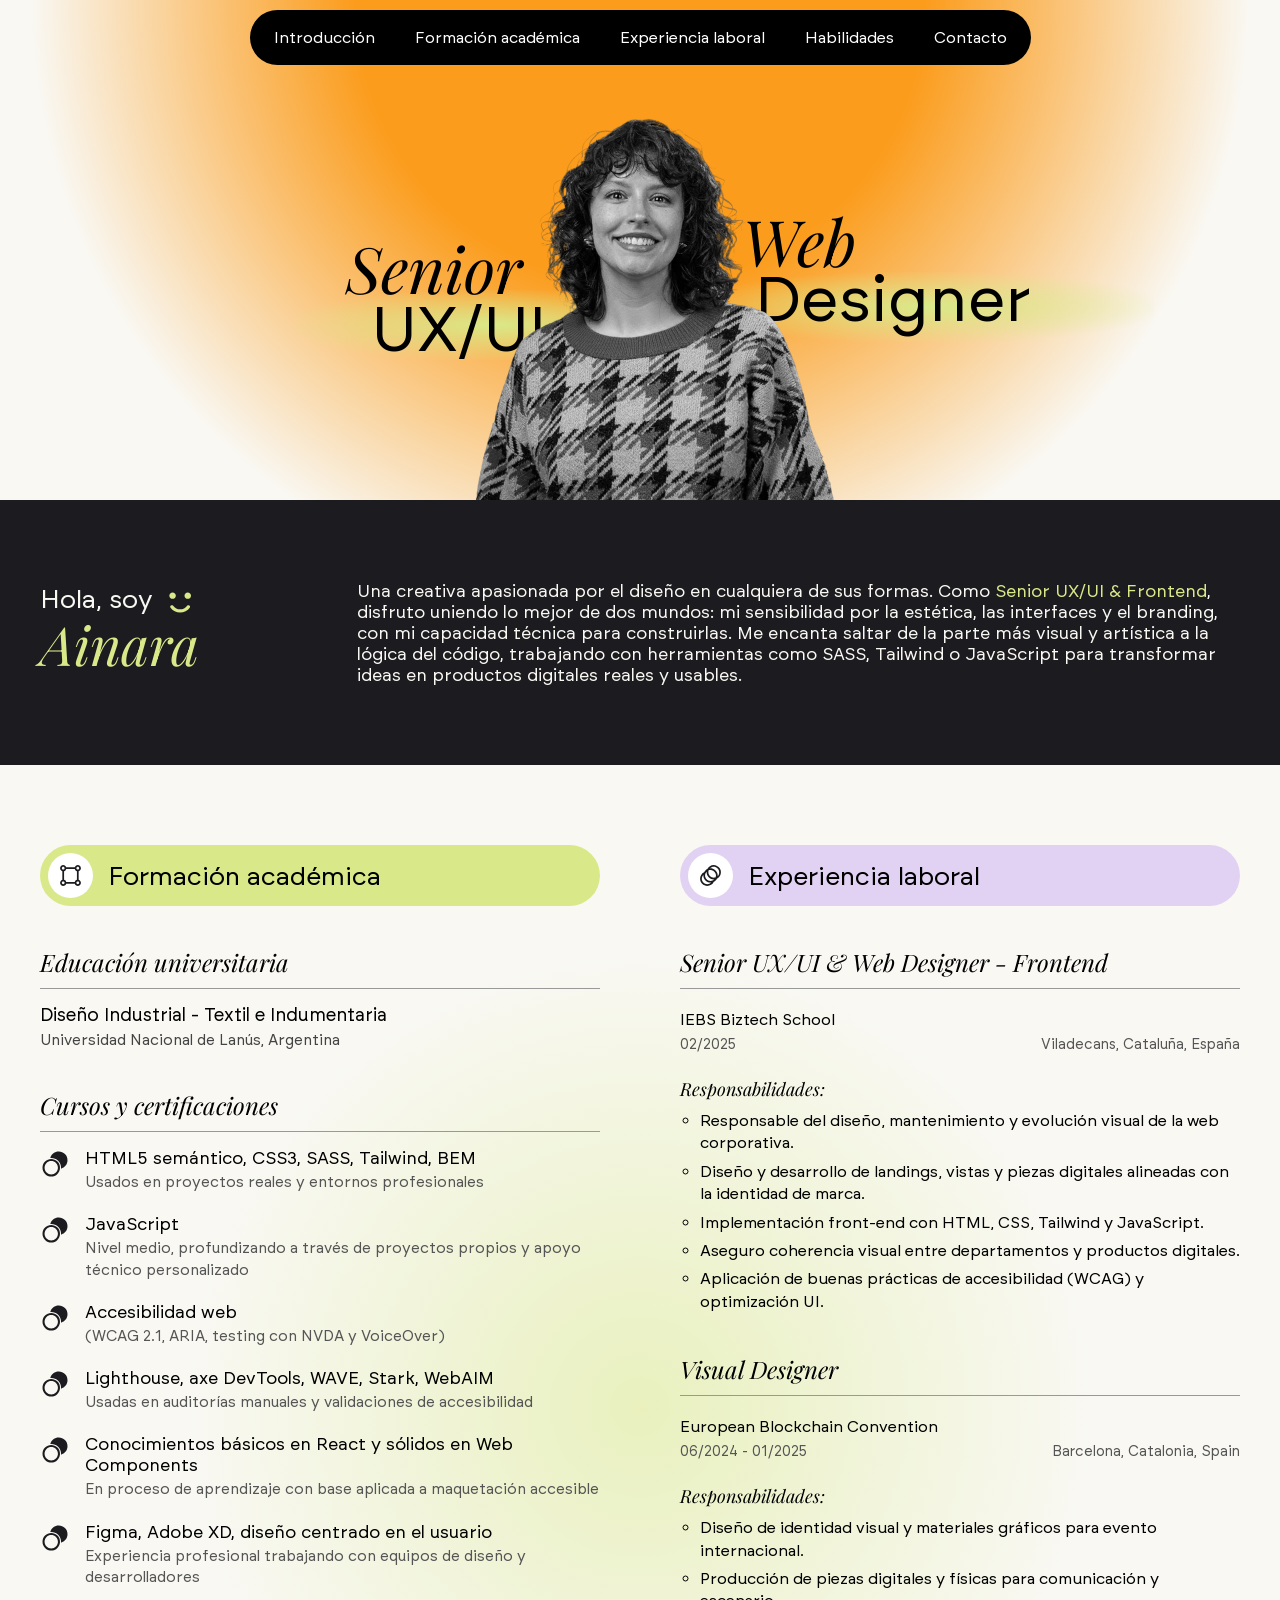
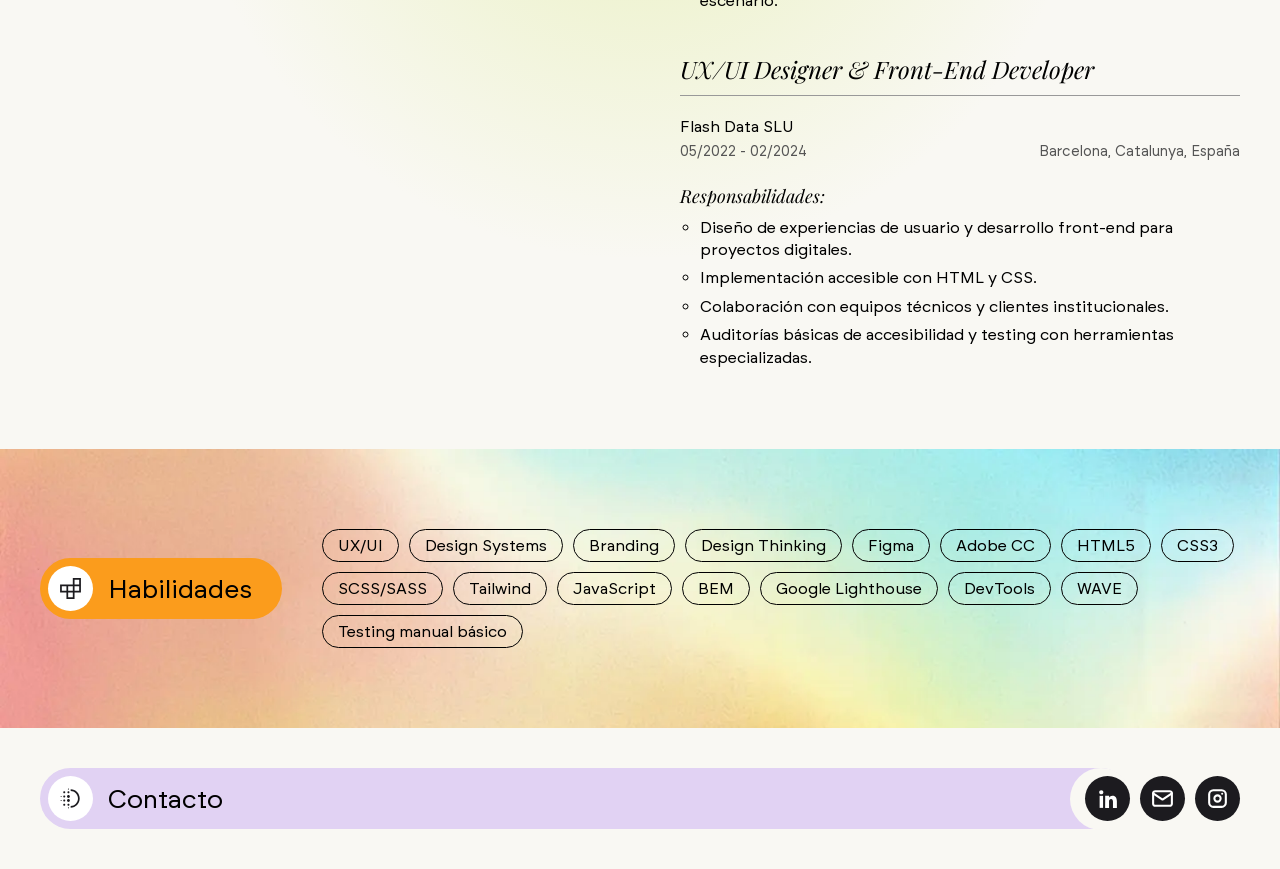
==== index.html @ e0d30be1 "feature: main CV page done" ====
<!doctype html>

<html lang="es">
    <head>
        <meta charset="UTF-8" />
        <meta name="viewport" content="width=device-width, initial-scale=1.0" />
        <meta http-equiv="X-UA-Compatible" content="ie=edge" />

        <!-- Fonts -->
        <link rel="preconnect" href="https://fonts.googleapis.com" />
        <link rel="preconnect" href="https://fonts.gstatic.com" crossorigin />
        <link
            href="https://fonts.googleapis.com/css2?family=Manrope:wght@200..800&family=Montserrat:ital,wght@0,100..900;1,100..900&display=swap"
            rel="stylesheet"
        />

        <!-- Css -->
        <link rel="stylesheet" href="./assets/css/styles.css" />

        <!-- Favicon -->
        <link rel="icon" href="./assets/img/favicon.svg" type="image/png" />

        <title>Tarea independiente | About me</title>
    </head>

    <body>
        <!-- menu de navegacion -->
        <header class="header">
            <nav class="header__nav">
                <ul class="header__list">
                    <li class="header__item">
                        <a class="header__link" href="#introduccion">Introducción</a>
                    </li>
                    <li class="header__item">
                        <a class="header__link" href="#formacion-academica">Formación académica</a>
                    </li>
                    <li class="header__item">
                        <a class="header__link" href="#experiencia-laboral">Experiencia laboral</a>
                    </li>
                    <li class="header__item">
                        <a class="header__link" href="#habilidades">Habilidades</a>
                    </li>
                    <li class="header__item">
                        <a class="header__link" href="#contacto">Contacto</a>
                    </li>
                </ul>
            </nav>
        </header>

        <main class="main">
            <!-- hero-->
            <section id="hero" class="section section--hero">
                <div class="container hero__container">
                    <h1 class="section__title font-playfair">
                        <span class="text-senior">Senior</span>
                        <span class="text-uxui font-brockmann">UX/UI</span>
                        <span class="overly-1"></span>
                        <span class="text-web font-playfair">Web</span>
                        <span class="text-designer font-brockmann">Designer</span>
                        <span class="overly-2"></span>
                    </h1>

                    <img src="./assets/img/foto-linkedin.webp" alt="Foto de perfil de Ainara" />
                </div>
            </section>

            <!-- introduccion -->
            <section id="introduccion" class="section section--introduction">
                <div class="container introduction__container">
                    <h2 class="section__title">
                        <span class="beige-10"
                            >Hola, soy <img src="./assets/img/favicon.svg" width="40px" alt="Icono de cara sonriente"
                        /></span>
                        <span class="font-playfair green-20">Ainara</span>
                    </h2>

                    <p class="section__description beige-10">
                        Una creativa apasionada por el diseño en cualquiera de sus formas. Como
                        <span class="green-20">Senior UX/UI & Frontend</span>, disfruto uniendo lo mejor de dos mundos:
                        mi sensibilidad por la estética, las interfaces y el branding, con mi capacidad técnica para
                        construirlas. Me encanta saltar de la parte más visual y artística a la lógica del código,
                        trabajando con herramientas como SASS, Tailwind o JavaScript para transformar ideas en productos
                        digitales reales y usables.
                    </p>
                </div>
            </section>

            <!-- Formacion academica y Experiencia laboral -->
            <div class="section-row">
                <!-- academic-training -->
                <section id="formacion-academica" class="section section--academic-training section-row__column">
                    <div class="container academic-training__container">
                        <div class="section__header section__header--academic">
                            <span class="section__icon-wrapper">
                                <img
                                    src="./assets/img/svg/formación-academica.svg"
                                    alt="Icono formación académica"
                                    class="section__icon"
                                />
                            </span>
                            <h2 class="section__title">Formación académica</h2>
                        </div>

                        <div class="education">
                            <h3 class="subsection__title font-playfair">Educación universitaria</h3>
                            <h4 class="education__degree">Diseño Industrial - Textil e Indumentaria</h4>
                            <p class="education__institution">Universidad Nacional de Lanús, Argentina</p>
                        </div>

                        <div class="courses">
                            <h3 class="subsection__title font-playfair">Cursos y certificaciones</h3>
                            <ul class="course__list">
                                <li class="course">
                                    <img src="./assets/img/svg/points.svg" alt="Puntos" class="course__icon" />
                                    <div class="course__content">
                                        <h4 class="course__title">HTML5 semántico, CSS3, SASS, Tailwind, BEM</h4>
                                        <p class="course__description">
                                            Usados en proyectos reales y entornos profesionales
                                        </p>
                                    </div>
                                </li>
                                <li class="course">
                                    <img src="./assets/img/svg/points.svg" alt="Puntos" class="course__icon" />
                                    <div class="course__content">
                                        <h4 class="course__title">JavaScript</h4>
                                        <p class="course__description">
                                            Nivel medio, profundizando a través de proyectos propios y apoyo técnico
                                            personalizado
                                        </p>
                                    </div>
                                </li>
                                <li class="course">
                                    <img src="./assets/img/svg/points.svg" alt="Puntos" class="course__icon" />
                                    <div class="course__content">
                                        <h4 class="course__title">Accesibilidad web</h4>
                                        <p class="course__description">
                                            (WCAG 2.1, ARIA, testing con NVDA y VoiceOver)
                                        </p>
                                    </div>
                                </li>
                                <li class="course">
                                    <img src="./assets/img/svg/points.svg" alt="Puntos" class="course__icon" />
                                    <div class="course__content">
                                        <h4 class="course__title">Lighthouse, axe DevTools, WAVE, Stark, WebAIM</h4>
                                        <p class="course__description">
                                            Usadas en auditorías manuales y validaciones de accesibilidad
                                        </p>
                                    </div>
                                </li>
                                <li class="course">
                                    <img src="./assets/img/svg/points.svg" alt="Puntos" class="course__icon" />
                                    <div class="course__content">
                                        <h4 class="course__title">
                                            Conocimientos básicos en React y sólidos en Web Components
                                        </h4>
                                        <p class="course__description">
                                            En proceso de aprendizaje con base aplicada a maquetación accesible
                                        </p>
                                    </div>
                                </li>
                                <li class="course">
                                    <img src="./assets/img/svg/points.svg" alt="Puntos" class="course__icon" />
                                    <div class="course__content">
                                        <h4 class="course__title">Figma, Adobe XD, diseño centrado en el usuario</h4>
                                        <p class="course__description">
                                            Experiencia profesional trabajando con equipos de diseño y desarrolladores
                                        </p>
                                    </div>
                                </li>
                            </ul>
                        </div>
                    </div>
                </section>

                <!-- experience -->
                <section id="experiencia-laboral" class="section section--experience section-row__column">
                    <div class="container experience__container">
                        <div class="section__header section__header--experience">
                            <span class="section__icon-wrapper">
                                <img
                                    src="./assets/img/svg/experiencia-laboral.svg"
                                    alt="Icono experiencia laboral"
                                    class="section__icon"
                                />
                            </span>
                            <h2 class="section__title">Experiencia laboral</h2>
                        </div>

                        <ul class="experience__list">
                            <li class="job">
                                <div class="job__header">
                                    <h3 class="subsection__title font-playfair">
                                        Senior UX/UI & Web Designer - Frontend
                                    </h3>
                                    <p class="job__company font-brockmann">IEBS Biztech School</p>
                                    <div class="job__time">
                                        <span class="job__date">02/2025</span>
                                        <span class="job__location">Viladecans, Cataluña, España</span>
                                    </div>
                                </div>

                                <div class="job__body">
                                    <p class="job__label font-playfair">Responsabilidades:</p>
                                    <ul class="job__list">
                                        <li class="job__item">
                                            Responsable del diseño, mantenimiento y evolución visual de la web
                                            corporativa.
                                        </li>
                                        <li class="job__item">
                                            Diseño y desarrollo de landings, vistas y piezas digitales alineadas con la
                                            identidad de marca.
                                        </li>
                                        <li class="job__item">
                                            Implementación front-end con HTML, CSS, Tailwind y JavaScript.
                                        </li>
                                        <li class="job__item">
                                            Aseguro coherencia visual entre departamentos y productos digitales.
                                        </li>
                                        <li class="job__item">
                                            Aplicación de buenas prácticas de accesibilidad (WCAG) y optimización UI.
                                        </li>
                                    </ul>
                                </div>
                            </li>

                            <li class="job">
                                <div class="job__header">
                                    <h3 class="subsection__title font-playfair">Visual Designer</h3>
                                    <p class="job__company font-brockmann">European Blockchain Convention</p>
                                    <div class="job__time">
                                        <span class="job__date">06/2024 - 01/2025</span>
                                        <span class="job__location">Barcelona, Catalonia, Spain</span>
                                    </div>
                                </div>

                                <div class="job__body">
                                    <p class="job__label font-playfair">Responsabilidades:</p>
                                    <ul class="job__list">
                                        <li class="job__item">
                                            Diseño de identidad visual y materiales gráficos para evento internacional.
                                        </li>
                                        <li class="job__item">
                                            Producción de piezas digitales y físicas para comunicación y escenario.
                                        </li>
                                    </ul>
                                </div>
                            </li>

                            <li class="job">
                                <div class="job__header">
                                    <h3 class="subsection__title font-playfair">
                                        UX/UI Designer & Front-End Developer
                                    </h3>
                                    <p class="job__company font-brockmann">Flash Data SLU</p>
                                    <div class="job__time">
                                        <span class="job__date">05/2022 - 02/2024</span>
                                        <span class="job__location">Barcelona, Catalunya, España</span>
                                    </div>
                                </div>

                                <div class="job__body">
                                    <p class="job__label font-playfair">Responsabilidades:</p>
                                    <ul class="job__list">
                                        <li class="job__item">
                                            Diseño de experiencias de usuario y desarrollo front-end para proyectos
                                            digitales.
                                        </li>
                                        <li class="job__item">Implementación accesible con HTML y CSS.</li>
                                        <li class="job__item">
                                            Colaboración con equipos técnicos y clientes institucionales.
                                        </li>
                                        <li class="job__item">
                                            Auditorías básicas de accesibilidad y testing con herramientas
                                            especializadas.
                                        </li>
                                    </ul>
                                </div>
                            </li>
                        </ul>
                    </div>
                </section>
            </div>

            <!-- habilities -->
            <section id="habilidades" class="section section--habilities">
                <div class="container habilities__container">
                    <div class="subtitle__container">
                        <span class="section__icon-wrapper">
                            <img
                                src="./assets/img/svg/habilidades.svg"
                                alt="Icono de habilidades"
                                class="section__icon"
                            />
                        </span>
                        <h2 class="section__title">Habilidades</h2>
                    </div>

                    <div class="section__container">
                        <ul class="skills__list">
                            <li class="skills__tag">UX/UI</li>
                            <li class="skills__tag">Design Systems</li>
                            <li class="skills__tag">Branding</li>
                            <li class="skills__tag">Design Thinking</li>
                            <li class="skills__tag">Figma</li>
                            <li class="skills__tag">Adobe CC</li>
                            <li class="skills__tag">HTML5</li>
                            <li class="skills__tag">CSS3</li>
                            <li class="skills__tag">SCSS/SASS</li>
                            <li class="skills__tag">Tailwind</li>
                            <li class="skills__tag">JavaScript</li>
                            <li class="skills__tag">BEM</li>
                            <li class="skills__tag">Google Lighthouse</li>
                            <li class="skills__tag">DevTools</li>
                            <li class="skills__tag">WAVE</li>
                            <li class="skills__tag">Testing manual básico</li>
                        </ul>
                    </div>
                </div>
            </section>

            <section id="contacto" class="section section--contact">
                <div class="container contact__container">
                    <div class="subtitle__container">
                        <span class="section__icon-wrapper">
                            <img src="./assets/img/svg/contacto.svg" alt="Icono de habilidades" class="section__icon" />
                        </span>
                        <h2 class="section__title">Contacto</h2>
                        <span class="circle"></span>
                    </div>

                    <div class="section__container section__container--contact">
                        <a
                            class="section__link btn"
                            href="https://www.linkedin.com/in/ainaragil/"
                            target="_blank"
                            title="Ir a LinkedIn"
                        >
                            <svg
                                width="100%"
                                height="100%"
                                viewBox="0 0 24 24"
                                fill="none"
                                xmlns="http://www.w3.org/2000/svg"
                            >
                                <path d="M7.75215 9.45215H4.43848V21H7.75215V9.45215Z" fill="currentColor"></path>
                                <path
                                    d="M6.02539 4C4.80352 4 4 4.86049 4 6.00298C4 7.12378 4.77695 8.00595 5.97891 8.00595H6.00547C7.25391 8.00595 8.03086 7.11655 8.02422 6.00298C7.99766 4.86049 7.24727 4 6.02539 4Z"
                                    fill="currentColor"
                                ></path>
                                <path
                                    d="M16.8029 9.34375C14.9037 9.34375 13.715 10.4718 13.4959 11.2672V9.45221H9.77051C9.81699 10.4139 9.77051 21.0001 9.77051 21.0001H13.4959V14.7597C13.4959 14.4054 13.4826 14.0583 13.5756 13.8125C13.8279 13.1183 14.3791 12.3952 15.3686 12.3952C16.6635 12.3952 17.2479 13.4654 17.2479 15.0273V21.0001H21.0064V14.579C21.0064 11.0069 19.1604 9.34375 16.8029 9.34375Z"
                                    fill="currentColor"
                                ></path>
                            </svg>
                        </a>

                        <a
                            class="section__link btn"
                            href="mailto:ainaragilcm@gmail.com"
                            title="Enviar un email"
                            target="_blank"
                            title="Ir a gmail"
                        >
                            <svg
                                width="100%"
                                height="100%"
                                viewBox="0 0 24 24"
                                fill="none"
                                xmlns="http://www.w3.org/2000/svg"
                            >
                                <path
                                    d="M3 7C3 6.46957 3.21071 5.96086 3.58579 5.58579C3.96086 5.21071 4.46957 5 5 5H19C19.5304 5 20.0391 5.21071 20.4142 5.58579C20.7893 5.96086 21 6.46957 21 7V17C21 17.5304 20.7893 18.0391 20.4142 18.4142C20.0391 18.7893 19.5304 19 19 19H5C4.46957 19 3.96086 18.7893 3.58579 18.4142C3.21071 18.0391 3 17.5304 3 17V7Z"
                                    stroke="currentColor"
                                    stroke-width="2"
                                    stroke-linecap="round"
                                    stroke-linejoin="round"
                                ></path>
                                <path
                                    d="M3 7L12 13L21 7"
                                    stroke="currentColor"
                                    stroke-width="2"
                                    stroke-linecap="round"
                                    stroke-linejoin="round"
                                ></path>
                            </svg>
                        </a>

                        <a
                            class="section__link btn"
                            href="https://www.instagram.com/ainara.design/?hl=es"
                            title="Ir al Instagram"
                            target="_blank"
                            title="Ir a Instagram"
                        >
                            <svg
                                width="100%"
                                height="100%"
                                viewBox="0 0 24 24"
                                fill="none"
                                xmlns="http://www.w3.org/2000/svg"
                            >
                                <path
                                    d="M4 8C4 6.93913 4.42143 5.92172 5.17157 5.17157C5.92172 4.42143 6.93913 4 8 4H16C17.0609 4 18.0783 4.42143 18.8284 5.17157C19.5786 5.92172 20 6.93913 20 8V16C20 17.0609 19.5786 18.0783 18.8284 18.8284C18.0783 19.5786 17.0609 20 16 20H8C6.93913 20 5.92172 19.5786 5.17157 18.8284C4.42143 18.0783 4 17.0609 4 16V8Z"
                                    stroke="currentColor"
                                    stroke-width="2"
                                    stroke-linecap="round"
                                    stroke-linejoin="round"
                                ></path>
                                <path
                                    d="M9 12C9 12.7956 9.31607 13.5587 9.87868 14.1213C10.4413 14.6839 11.2044 15 12 15C12.7956 15 13.5587 14.6839 14.1213 14.1213C14.6839 13.5587 15 12.7956 15 12C15 11.2044 14.6839 10.4413 14.1213 9.87868C13.5587 9.31607 12.7956 9 12 9C11.2044 9 10.4413 9.31607 9.87868 9.87868C9.31607 10.4413 9 11.2044 9 12Z"
                                    stroke="currentColor"
                                    stroke-width="2"
                                    stroke-linecap="round"
                                    stroke-linejoin="round"
                                ></path>
                                <path
                                    d="M16.5 7.5V7.51"
                                    stroke="currentColor"
                                    stroke-width="2"
                                    stroke-linecap="round"
                                    stroke-linejoin="round"
                                ></path>
                            </svg>
                        </a>
                    </div>
                </div>
            </section>
        </main>
    </body>
</html>
---- assets/css/styles.css ----
/* RESET ---------------------------------------------------------------------------------*/

* {
  box-sizing: border-box;
  margin: 0;
  padding: 0;
  font-weight: 400;
}

/* TIPOGRAFÍAS ---------------------------------------------------------------*/

@font-face {
  font-family: "Brockmann";
  src: url("../fonts/BrockmannRegular.woff") format("woff");
}

@font-face {
  font-family: "Playfair Display";
  src: url("../fonts/PlayfairDisplay-Italic.woff") format("woff");
  font-style: italic;
}

/* PALETA DE COLOR ----------------------------------------------------------------*/

:root {
  --beige-10: #f9f8f3;
  --pink-10: #e1d2f3;
  --green-20: #d9e989;

  --orange-80: #fb9c1c;

  --black-90: #1c1b1f;
  --black-100: #000000;
}

/* DECLARACIONES GLOBALES -----------------------------------------------------------------*/

body {
  background-color: var(--beige-10);
  font-family: "Brockmann", sans-serif;
}

p {
  font-size: 1.1rem;
}

.font-playfair {
  font-family: "Playfair Display", sans-serif;
}

.font-brockmann {
  font-family: "Brockmann", sans-serif;
}

/* Clases de color */

.beige-10 {
  color: var(--beige-10);
}

.pink-10 {
  color: var(--pink-10);
}

.green-20 {
  color: var(--green-20);
}

.orange-80 {
  color: var(--orange-80);
}

.black-90 {
  color: var(--black-90);
}

.black-100 {
  color: var(--black-100);
}

/* MENÚ --------------------------------------------------------------------------------*/

.header {
  position: fixed;
  width: 100%;
  z-index: 2;
  padding: 10px 24px 0;
}

.header .header__list {
  width: fit-content;
  text-align: center;
  margin: 0 auto;
  padding: 18px 24px;
  border-radius: 100px;
  list-style: none;
  background-color: var(--black-100);
  display: flex;
  align-items: center;
  justify-content: center;
  gap: 40px;
}

.header__link {
  font-family: "Brockmann", sans-serif;
  color: white;
  text-decoration: none;
  text-wrap: nowrap;
  font-size: 1rem;
}

.header__link:hover {
  color: var(--green-20);
}

/* ENCABEZADOS -------------------------------------------------------------------------*/
h2 {
  color: var(--blue);
  font-size: 1.9rem;
  letter-spacing: -2px;
}

/* CUERPO DE TEXTO --------------------------------------------------------------------- */

.bold {
  font-weight: bold;
}

.italic {
  font-style: italic;
}

/* SECCIONES ----------------------------------------------------------------------------*/

.container {
  max-width: 1400px;
  margin: 0 auto;
}

/* Hero */
.section--hero .hero__container {
  background: radial-gradient(circle at top, var(--orange-80) 35%, transparent 75%);
  display: flex;
  flex-direction: column;
  justify-content: center;
  position: relative;
  padding-top: 100px;
}

.section--hero h1 {
  font-size: 4rem;
  display: flex;
  justify-content: center;
  width: 100%;
  position: absolute;
  top: 40px;
  z-index: 0;
}

.section--hero h1 span {
  position: absolute;
  white-space: nowrap;
}

.section--hero img {
  filter: grayscale(100%);
  width: 100%;
  max-width: 400px;
  margin: 0 auto;
  z-index: 1;
}

.section--hero h1 .text-senior {
  left: 27%;
  top: 185px;
}

.section--hero h1 .text-uxui {
  left: 29%;
  top: 250px;
}

.section--hero h1 .overly-1 {
  background: radial-gradient(ellipse at center, var(--green-20) 0%, transparent 75%);
  left: 23%;
  top: 73px;
  width: 400px;
  height: 70px;
  z-index: -1;
  top: 250px;
}

.section--hero h1 .text-web {
  left: 58%;
  top: 158px;
}

.section--hero h1 .text-designer {
  top: 220px;
  left: 59%;
}

.section--hero h1 .overly-2 {
  background: radial-gradient(ellipse at center, var(--green-20) 0%, transparent 75%);
  top: 232px;
  left: 55%;
  width: 450px;
  height: 70px;
  z-index: -1;
}

/* Introduccion */
.section--introduction {
  background-color: var(--black-90);
}

.section--introduction h2 {
  display: flex;
  flex-direction: column;
  width: 100%;
  line-height: 0.9;
  margin: 0;
}

.section--introduction h2 span:first-child {
  display: flex;
  align-items: center;
  text-wrap: nowrap;
  gap: 8px;
}

.section--introduction h2 span:last-child {
  font-size: 3.4rem;
}

.introduction__container {
  padding: 80px 40px;
  display: flex;
  gap: 40px;
}

.section--introduction p {
  margin: 0;
}

/* Formacion academica y Experiencia laboral  */

.section-row {
  display: flex;
  justify-content: space-between;
  max-width: 1400px;
  margin: 0 auto;
  background: radial-gradient(circle at center, var(--green-20) -50%, transparent 50%);
}

.section-row__column {
  flex: 1;
  padding: 80px 40px;
}

/* Headers en formato píldora */
.section__header {
  display: flex;
  align-items: center;
  padding: 8px 30px 8px 8px;
  border-radius: 100px;
  margin-bottom: 40px;
  width: 100%;
  gap: 15px;
}

.section__header--academic {
  background-color: var(--green-20);
}

.section__header--experience {
  background-color: var(--pink-10);
}

.section__icon-wrapper {
  background-color: #ffffff;
  border-radius: 50%;
  width: 45px;
  height: 45px;
  display: flex;
  align-items: center;
  justify-content: center;
  flex-shrink: 0;
}

.section__icon {
  width: 25px;
  height: 25px;
}

.section__title {
  font-size: 1.6rem;
  color: var(--black-100);
  margin: 0;
  font-weight: 500;
  letter-spacing: normal;
}

/* Subtítulos compartidos */
.subsection__title {
  font-size: 1.5rem;
  color: var(--black-100);
  padding-bottom: 10px;
  margin-bottom: 15px;
  border-bottom: 1px solid #999;
  font-weight: normal;
}

/*Educación */
.education {
  margin-bottom: 40px;
}

.education__degree {
  font-size: 1.15rem;
  font-weight: 500;
  margin: 0 0 5px 0;
}

.education__institution {
  font-size: 0.95rem;
  color: #444;
  margin: 0;
}

/* Cursos */
.course__list {
  list-style: none;
  padding: 0;
  display: flex;
  flex-direction: column;
  gap: 20px;
}

.course {
  display: flex;
  align-items: flex-start;
  gap: 15px;
}

.course__icon {
  width: 30px;
  height: 30px;
  flex-shrink: 0;
  margin-top: 2px;
}

.course__content {
  display: flex;
  flex-direction: column;
  gap: 4px;
}

.course__title {
  font-size: 1.1rem;
  font-weight: 500;
}

.course__description {
  margin: 0;
  font-size: 0.95rem;
  color: #555;
  line-height: 1.4;
}

/* Experiencia laboral */
.section--experience .experience__list {
  padding: 0;
  list-style: none;
  display: flex;
  flex-direction: column;
  gap: 40px;
}

.job {
  display: flex;
  flex-direction: column;
  gap: 24px;
}

.job__header,
.job__body {
  display: flex;
  flex-direction: column;
  gap: 6px;
}

.job__body {
  gap: 10px;
}

.job__company {
  font-size: 1rem;
  color: var(--black-100);
}

.job__time {
  display: flex;
  justify-content: space-between;
  font-size: 0.9rem;
  color: #555;
}

.job__label {
  font-size: 1.1rem;
}

.job__list {
  padding-left: 20px;
  margin: 0;
  display: flex;
  flex-direction: column;
  gap: 6px;
}

.job__item {
  font-size: 1rem;
  line-height: 1.4;
}

.job__item::marker {
  color: var(--black-100);
}

/* Habilidades */

.section--habilities {
  background-image: url("/assets/img/bg-habilidades.webp");
  background-repeat: no-repeat;
  background-size: cover;
}

.habilities__container {
  padding: 80px 40px;
  display: flex;
  align-items: center;
  gap: 40px;
}

.habilities__container .subtitle__container {
  background-color: var(--orange-80);
  width: fit-content;
  margin: 0;
}

.subtitle__container {
  display: flex;
  align-items: center;
  padding: 8px 30px 8px 8px;
  border-radius: 100px;
  width: 100%;
  gap: 15px;
}

.section--habilities .skills__list {
  list-style: none;
  padding: 0;
  display: flex;
  flex-wrap: wrap;
  gap: 10px;
  align-items: center;
}

.section--habilities .skills__list .skills__tag {
  color: var(--black-100);
  border: 1px solid var(--black-100);
  padding: 6px 15px;
  text-wrap: nowrap;
  border-radius: 100px;
}

/* Contacto */
.section--contact .contact__container {
  padding: 40px;
  display: flex;
  flex-direction: row;
  align-items: center;
  justify-content: space-between;
}

.section__container--contact {
  display: flex;
  gap: 10px;
  z-index: 1;
}

.section--contact .subtitle__container {
  background-color: var(--pink-10);
}

.section--contact .subtitle__container {
  position: relative;
  margin-right: -46px;
}

.section--contact .circle {
  position: absolute;
  width: 62px;
  height: 62px;
  background-color: var(--beige-10);
  border-radius: 100px;
  right: -1px;
}

.section--contact .btn {
  background-color: var(--black-90);
  border-radius: 50%;
  width: 45px;
  height: 45px;
  display: flex;
  align-items: center;
  justify-content: center;
  flex-shrink: 0;
}

.section--contact .btn svg {
  width: 25px;
  color: white;
}

.section--contact .btn:hover {
  background-color: var(--green-20);
}

.section--contact .btn:hover svg {
  color: var(--black-90);
}

/* MEDIA QUERY ::::::::::::::::::::::::::::::::::::::::::::::::::::::::::::::::::::::::::::::::: */

@media (max-width: 850px) {
  .header .header__list {
    overflow-x: auto;
    width: 100%;
    scrollbar-width: thin;
    scrollbar-color: var(--black-100) transparent;
    justify-content: start;
  }

  .section .container,
  .section-row__column {
    padding: 60px 24px;
  }

  .section--hero .container {
    padding-top: 150px;
    padding-bottom: 0px;
  }

  .section--hero h1 {
    position: initial;
    flex-wrap: wrap;
    font-size: 3rem;
    align-items: center;
    gap: 8px;
  }

  .section--hero h1 span {
    position: initial;
    flex-wrap: wrap;
    font-size: 3rem;
    gap: 10px;
  }

  .section--hero .overly-2 {
    display: none;
  }

  .section--hero .overly-1 {
    position: absolute;
    display: flex;
    width: 380px !important;
    height: 200px !important;
    top: 85px !important;
    left: 0 !important;
  }

  .section-row {
    flex-direction: column;
    gap: 0px;
  }

  .section--academic-training .container,
  .section--experience .container {
    padding: 0;
  }

  .section--experience {
    padding-top: 0;
  }

  .habilities__container {
    flex-wrap: wrap;
  }

  .header__list {
    flex-wrap: nowrap;
    overflow-x: auto;
    overflow-y: hidden;
    justify-content: flex-start;
  }

  .introduction__container {
    flex-wrap: wrap;
  }

  .contact__container .section__title {
    font-size: 1.3rem;
  }

  .contact__container .subtitle__container {
    gap: 10px;
  }
  .section__container--contact {
    gap: 5px;
  }
}
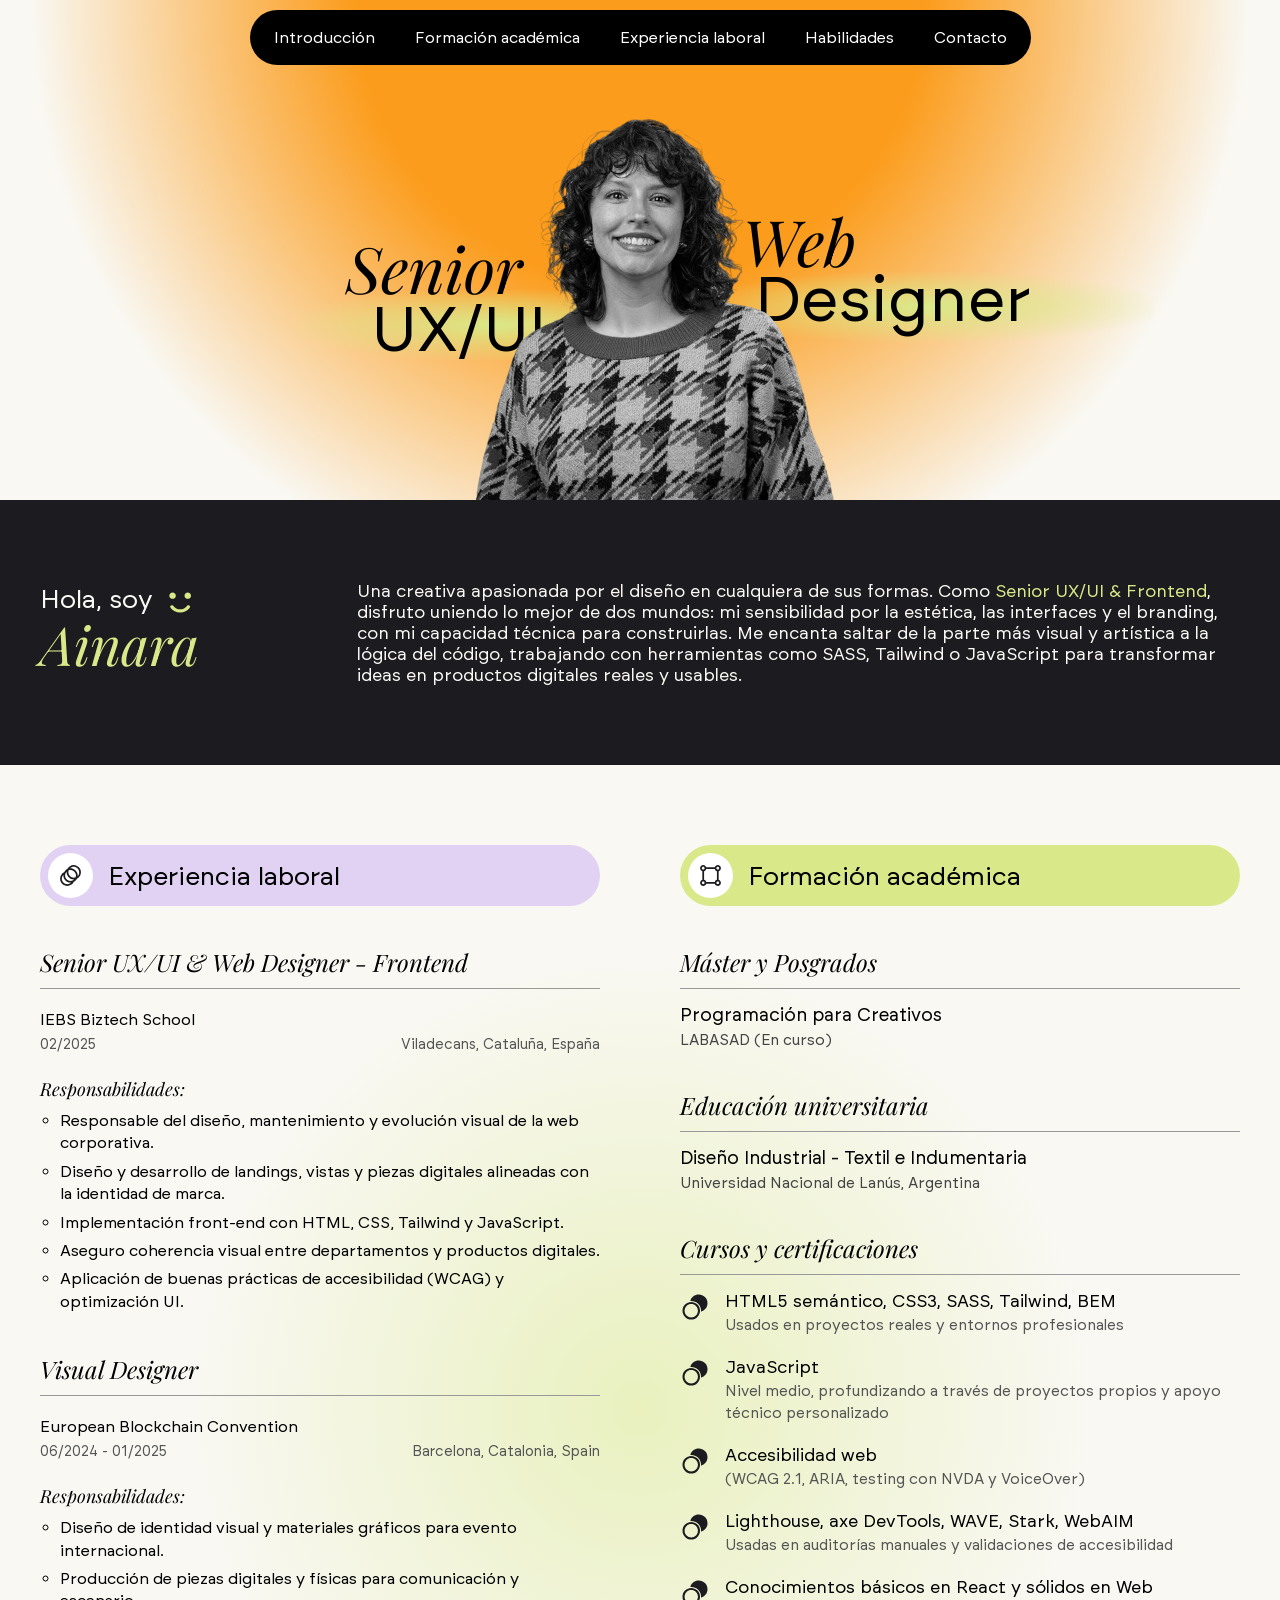
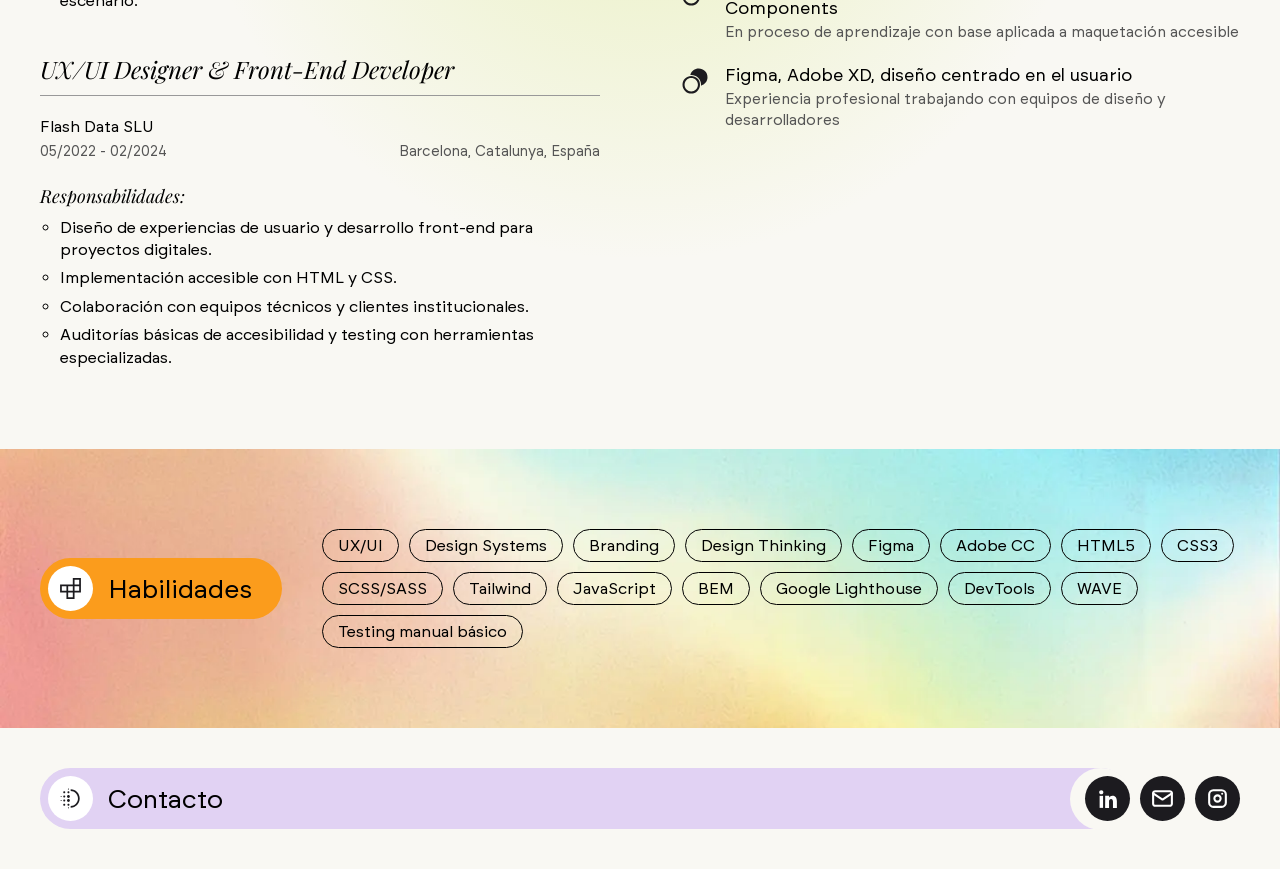
==== commit 746de48c: "feature: added master in the studies section, switched places for working experience and studies" ====
--- a/index.html
+++ b/index.html
@@ -20,7 +20,7 @@
         <!-- Favicon -->
         <link rel="icon" href="./assets/img/favicon.svg" type="image/png" />
 
-        <title>Tarea independiente | About me</title>
+        <title>Curriculum | Ainara Gil</title>
     </head>
 
     <body>
@@ -87,6 +87,114 @@
 
             <!-- Formacion academica y Experiencia laboral -->
             <div class="section-row">
+                                <!-- experience -->
+                <section id="experiencia-laboral" class="section section--experience section-row__column">
+                    <div class="container experience__container">
+                        <div class="section__header section__header--experience">
+                            <span class="section__icon-wrapper">
+                                <img
+                                    src="./assets/img/svg/experiencia-laboral.svg"
+                                    alt="Icono experiencia laboral"
+                                    class="section__icon"
+                                />
+                            </span>
+                            <h2 class="section__title">Experiencia laboral</h2>
+                        </div>
+
+                        <ul class="experience__list">
+                            <li class="job">
+                                <div class="job__header">
+                                    <h3 class="subsection__title font-playfair">
+                                        Senior UX/UI & Web Designer - Frontend
+                                    </h3>
+                                    <p class="job__company font-brockmann">IEBS Biztech School</p>
+                                    <div class="job__time">
+                                        <span class="job__date">02/2025</span>
+                                        <span class="job__location">Viladecans, Cataluña, España</span>
+                                    </div>
+                                </div>
+
+                                <div class="job__body">
+                                    <p class="job__label font-playfair">Responsabilidades:</p>
+                                    <ul class="job__list">
+                                        <li class="job__item">
+                                            Responsable del diseño, mantenimiento y evolución visual de la web
+                                            corporativa.
+                                        </li>
+                                        <li class="job__item">
+                                            Diseño y desarrollo de landings, vistas y piezas digitales alineadas con la
+                                            identidad de marca.
+                                        </li>
+                                        <li class="job__item">
+                                            Implementación front-end con HTML, CSS, Tailwind y JavaScript.
+                                        </li>
+                                        <li class="job__item">
+                                            Aseguro coherencia visual entre departamentos y productos digitales.
+                                        </li>
+                                        <li class="job__item">
+                                            Aplicación de buenas prácticas de accesibilidad (WCAG) y optimización UI.
+                                        </li>
+                                    </ul>
+                                </div>
+                            </li>
+
+                            <li class="job">
+                                <div class="job__header">
+                                    <h3 class="subsection__title font-playfair">Visual Designer</h3>
+                                    <p class="job__company font-brockmann">European Blockchain Convention</p>
+                                    <div class="job__time">
+                                        <span class="job__date">06/2024 - 01/2025</span>
+                                        <span class="job__location">Barcelona, Catalonia, Spain</span>
+                                    </div>
+                                </div>
+
+                                <div class="job__body">
+                                    <p class="job__label font-playfair">Responsabilidades:</p>
+                                    <ul class="job__list">
+                                        <li class="job__item">
+                                            Diseño de identidad visual y materiales gráficos para evento internacional.
+                                        </li>
+                                        <li class="job__item">
+                                            Producción de piezas digitales y físicas para comunicación y escenario.
+                                        </li>
+                                    </ul>
+                                </div>
+                            </li>
+
+                            <li class="job">
+                                <div class="job__header">
+                                    <h3 class="subsection__title font-playfair">
+                                        UX/UI Designer & Front-End Developer
+                                    </h3>
+                                    <p class="job__company font-brockmann">Flash Data SLU</p>
+                                    <div class="job__time">
+                                        <span class="job__date">05/2022 - 02/2024</span>
+                                        <span class="job__location">Barcelona, Catalunya, España</span>
+                                    </div>
+                                </div>
+
+                                <div class="job__body">
+                                    <p class="job__label font-playfair">Responsabilidades:</p>
+                                    <ul class="job__list">
+                                        <li class="job__item">
+                                            Diseño de experiencias de usuario y desarrollo front-end para proyectos
+                                            digitales.
+                                        </li>
+                                        <li class="job__item">Implementación accesible con HTML y CSS.</li>
+                                        <li class="job__item">
+                                            Colaboración con equipos técnicos y clientes institucionales.
+                                        </li>
+                                        <li class="job__item">
+                                            Auditorías básicas de accesibilidad y testing con herramientas
+                                            especializadas.
+                                        </li>
+                                    </ul>
+                                </div>
+                            </li>
+                        </ul>
+                    </div>
+                </section>
+
                 <!-- academic-training -->
                 <section id="formacion-academica" class="section section--academic-training section-row__column">
                     <div class="container academic-training__container">
@@ -102,6 +210,12 @@
                         </div>
 
                         <div class="education">
+                            <h3 class="subsection__title font-playfair">Máster y Posgrados</h3>
+                            <h4 class="education__degree">Programación para Creativos</h4>
+                            <p class="education__institution">LABASAD (En curso)</p>
+                        </div>
+
+                         <div class="education">
                             <h3 class="subsection__title font-playfair">Educación universitaria</h3>
                             <h4 class="education__degree">Diseño Industrial - Textil e Indumentaria</h4>
                             <p class="education__institution">Universidad Nacional de Lanús, Argentina</p>
@@ -172,113 +286,6 @@
                     </div>
                 </section>
 
-                <!-- experience -->
-                <section id="experiencia-laboral" class="section section--experience section-row__column">
-                    <div class="container experience__container">
-                        <div class="section__header section__header--experience">
-                            <span class="section__icon-wrapper">
-                                <img
-                                    src="./assets/img/svg/experiencia-laboral.svg"
-                                    alt="Icono experiencia laboral"
-                                    class="section__icon"
-                                />
-                            </span>
-                            <h2 class="section__title">Experiencia laboral</h2>
-                        </div>
-
-                        <ul class="experience__list">
-                            <li class="job">
-                                <div class="job__header">
-                                    <h3 class="subsection__title font-playfair">
-                                        Senior UX/UI & Web Designer - Frontend
-                                    </h3>
-                                    <p class="job__company font-brockmann">IEBS Biztech School</p>
-                                    <div class="job__time">
-                                        <span class="job__date">02/2025</span>
-                                        <span class="job__location">Viladecans, Cataluña, España</span>
-                                    </div>
-                                </div>
-
-                                <div class="job__body">
-                                    <p class="job__label font-playfair">Responsabilidades:</p>
-                                    <ul class="job__list">
-                                        <li class="job__item">
-                                            Responsable del diseño, mantenimiento y evolución visual de la web
-                                            corporativa.
-                                        </li>
-                                        <li class="job__item">
-                                            Diseño y desarrollo de landings, vistas y piezas digitales alineadas con la
-                                            identidad de marca.
-                                        </li>
-                                        <li class="job__item">
-                                            Implementación front-end con HTML, CSS, Tailwind y JavaScript.
-                                        </li>
-                                        <li class="job__item">
-                                            Aseguro coherencia visual entre departamentos y productos digitales.
-                                        </li>
-                                        <li class="job__item">
-                                            Aplicación de buenas prácticas de accesibilidad (WCAG) y optimización UI.
-                                        </li>
-                                    </ul>
-                                </div>
-                            </li>
-
-                            <li class="job">
-                                <div class="job__header">
-                                    <h3 class="subsection__title font-playfair">Visual Designer</h3>
-                                    <p class="job__company font-brockmann">European Blockchain Convention</p>
-                                    <div class="job__time">
-                                        <span class="job__date">06/2024 - 01/2025</span>
-                                        <span class="job__location">Barcelona, Catalonia, Spain</span>
-                                    </div>
-                                </div>
-
-                                <div class="job__body">
-                                    <p class="job__label font-playfair">Responsabilidades:</p>
-                                    <ul class="job__list">
-                                        <li class="job__item">
-                                            Diseño de identidad visual y materiales gráficos para evento internacional.
-                                        </li>
-                                        <li class="job__item">
-                                            Producción de piezas digitales y físicas para comunicación y escenario.
-                                        </li>
-                                    </ul>
-                                </div>
-                            </li>
-
-                            <li class="job">
-                                <div class="job__header">
-                                    <h3 class="subsection__title font-playfair">
-                                        UX/UI Designer & Front-End Developer
-                                    </h3>
-                                    <p class="job__company font-brockmann">Flash Data SLU</p>
-                                    <div class="job__time">
-                                        <span class="job__date">05/2022 - 02/2024</span>
-                                        <span class="job__location">Barcelona, Catalunya, España</span>
-                                    </div>
-                                </div>
-
-                                <div class="job__body">
-                                    <p class="job__label font-playfair">Responsabilidades:</p>
-                                    <ul class="job__list">
-                                        <li class="job__item">
-                                            Diseño de experiencias de usuario y desarrollo front-end para proyectos
-                                            digitales.
-                                        </li>
-                                        <li class="job__item">Implementación accesible con HTML y CSS.</li>
-                                        <li class="job__item">
-                                            Colaboración con equipos técnicos y clientes institucionales.
-                                        </li>
-                                        <li class="job__item">
-                                            Auditorías básicas de accesibilidad y testing con herramientas
-                                            especializadas.
-                                        </li>
-                                    </ul>
-                                </div>
-                            </li>
-                        </ul>
-                    </div>
-                </section>
             </div>
 
             <!-- habilities -->
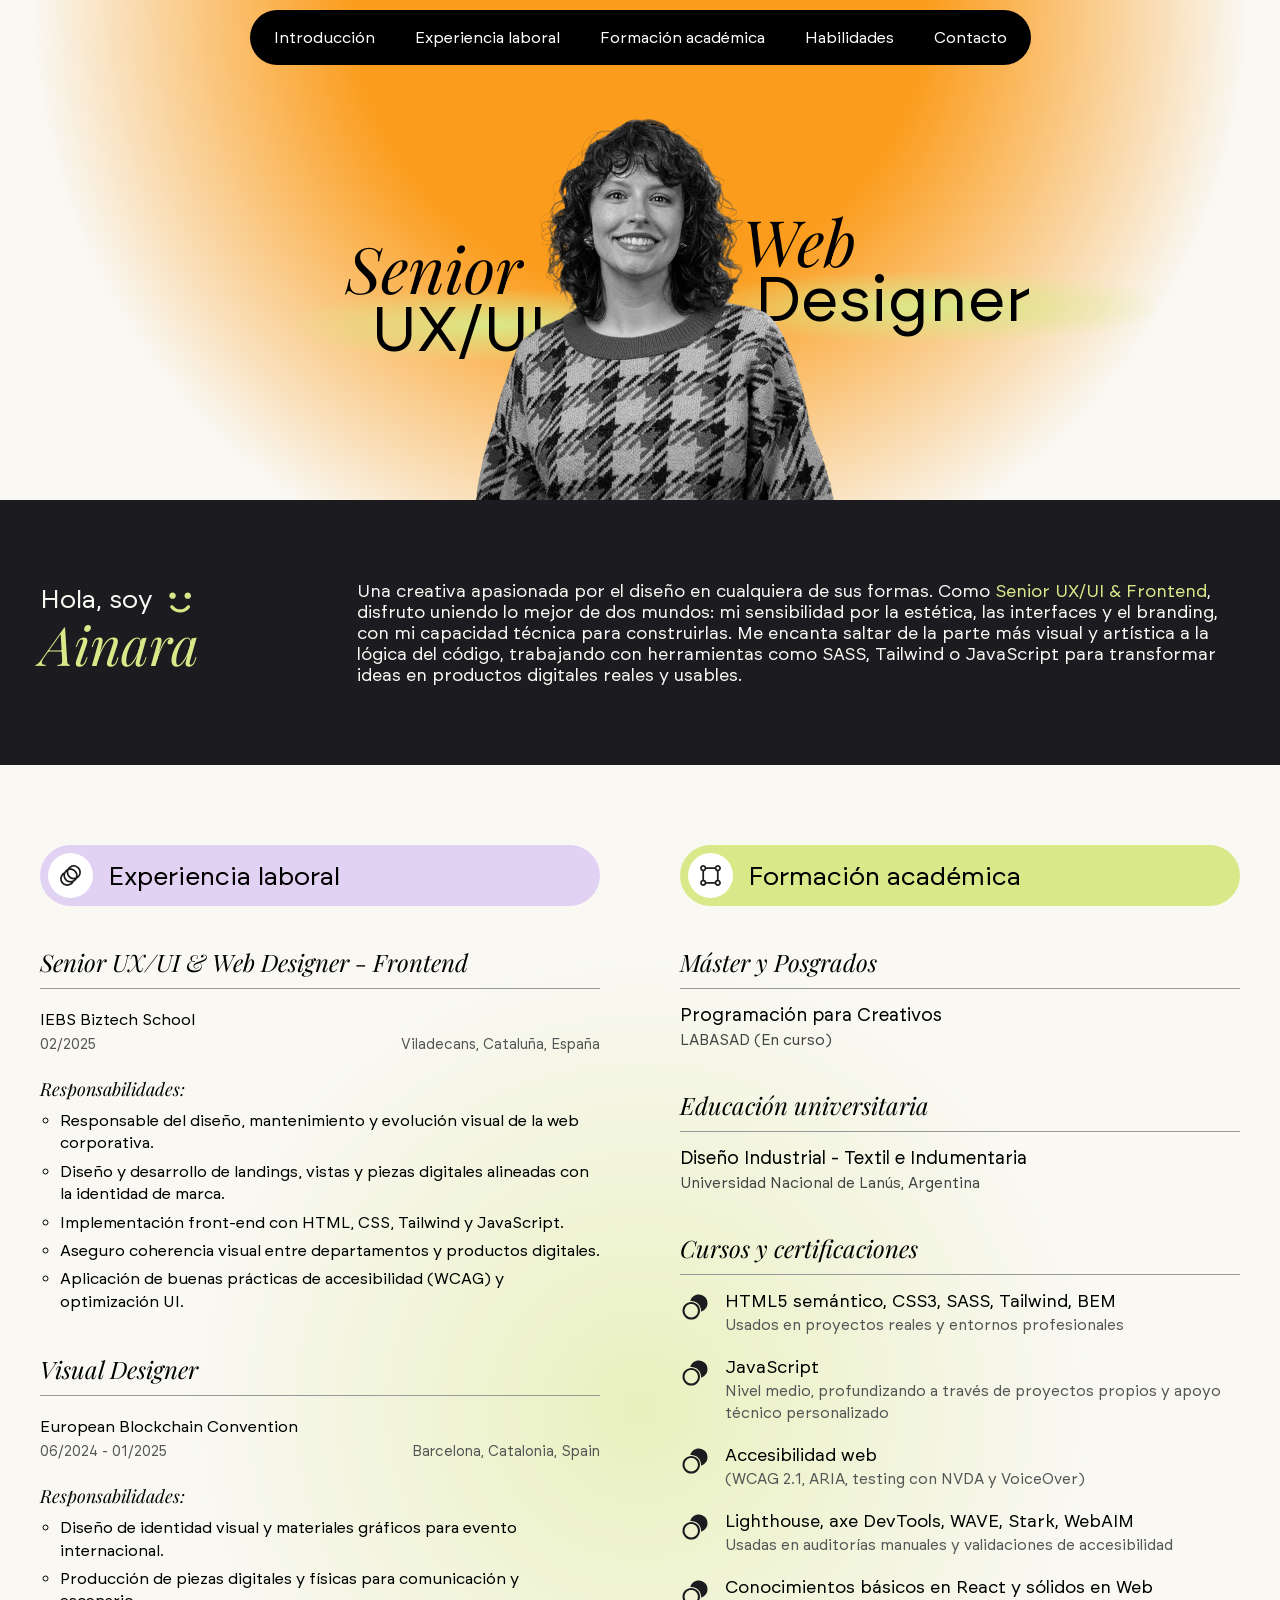
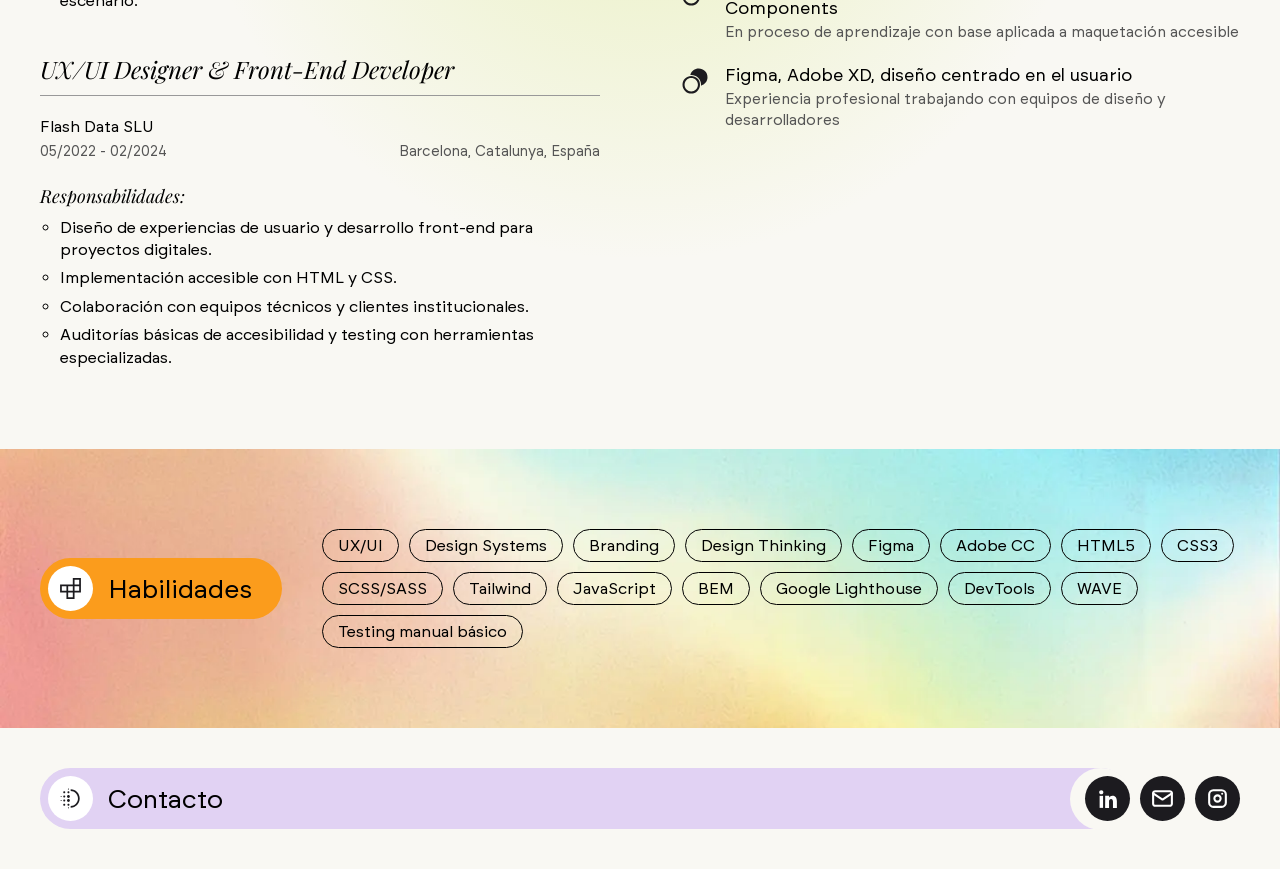
==== commit 8c90f546: "feature: switched  places for working experience and studies in the menu" ====
--- a/index.html
+++ b/index.html
@@ -32,10 +32,10 @@
                         <a class="header__link" href="#introduccion">Introducción</a>
                     </li>
                     <li class="header__item">
-                        <a class="header__link" href="#formacion-academica">Formación académica</a>
+                        <a class="header__link" href="#experiencia-laboral">Experiencia laboral</a>
                     </li>
                     <li class="header__item">
-                        <a class="header__link" href="#experiencia-laboral">Experiencia laboral</a>
+                        <a class="header__link" href="#formacion-academica">Formación académica</a>
                     </li>
                     <li class="header__item">
                         <a class="header__link" href="#habilidades">Habilidades</a>
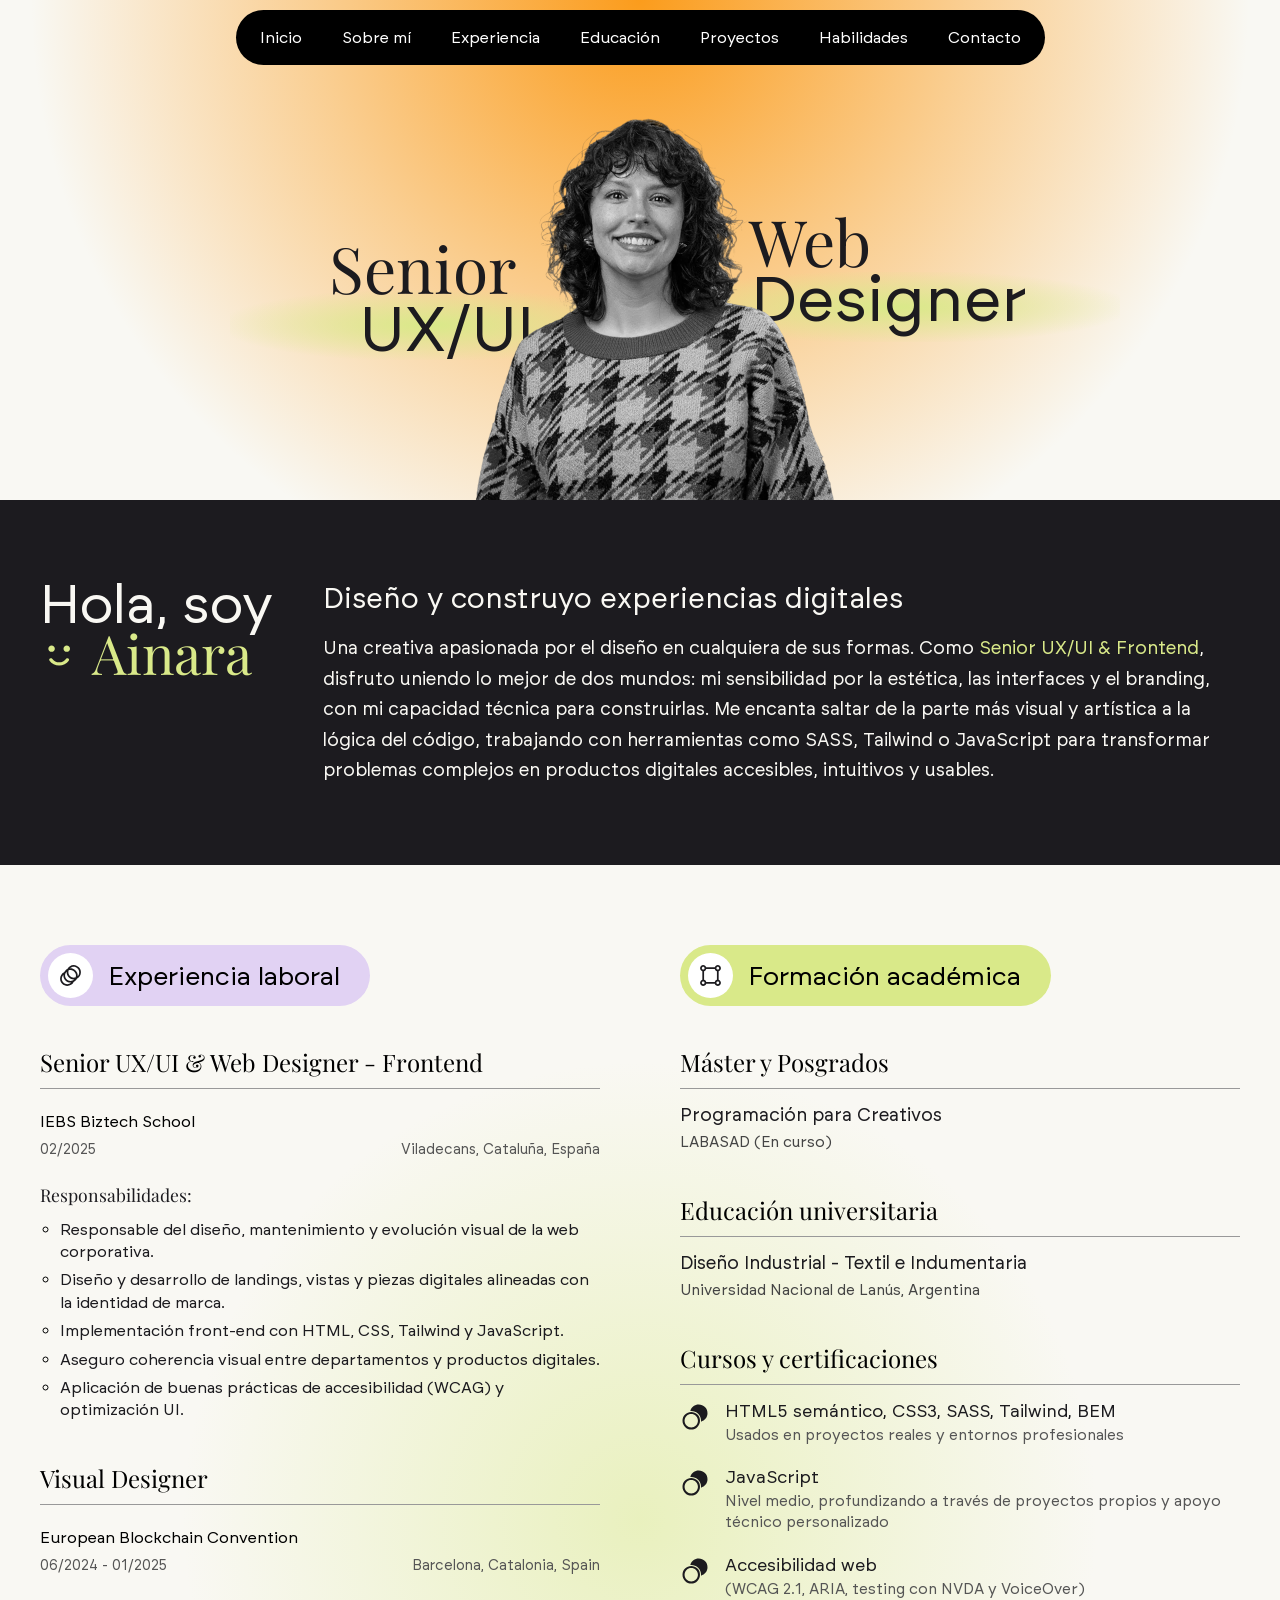
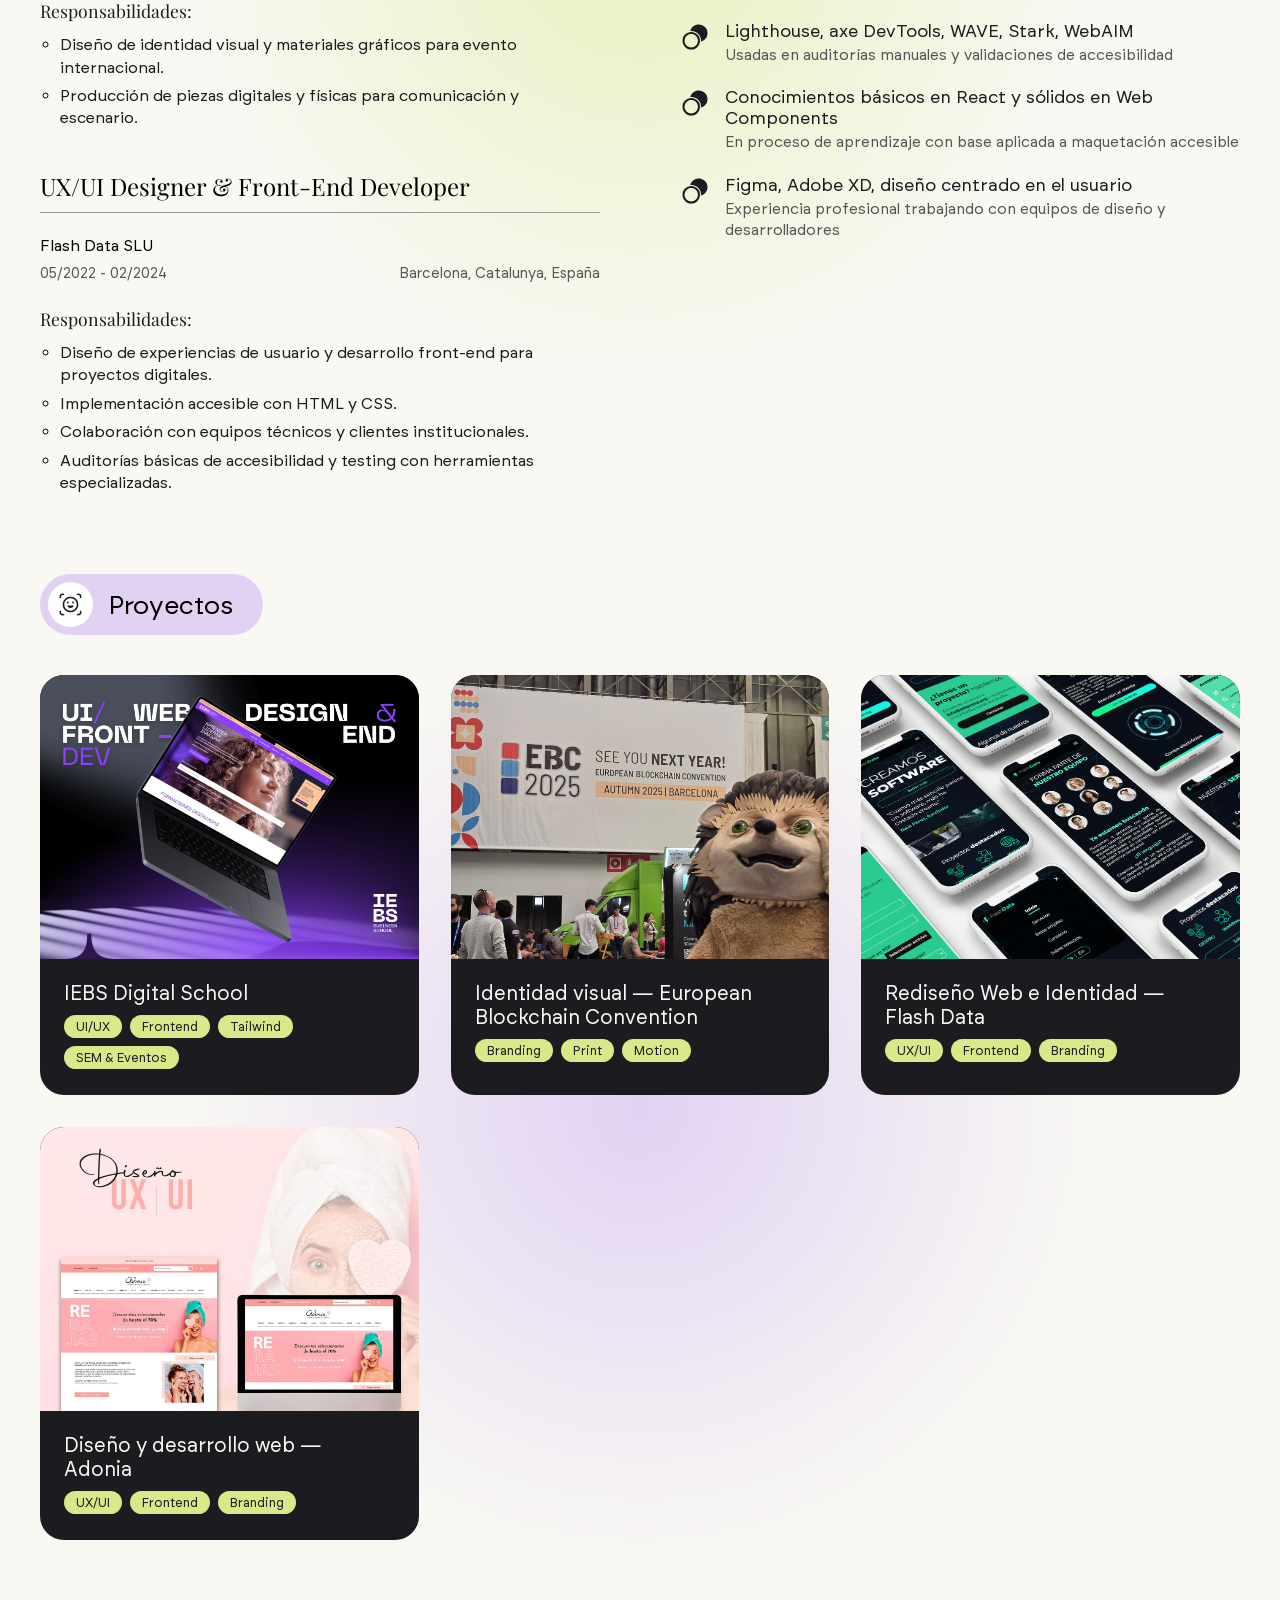
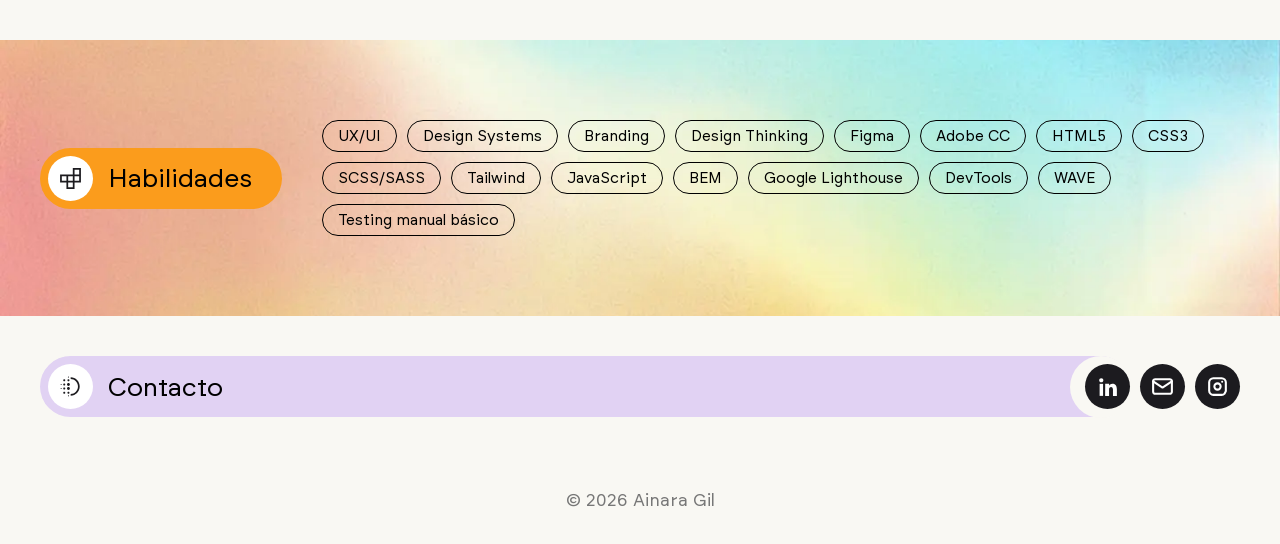
==== commit 6fe6fa47: "added new design and portofolio images" ====
--- a/index.html
+++ b/index.html
@@ -1,5 +1,4 @@
 <!doctype html>
-
 <html lang="es">
     <head>
         <meta charset="UTF-8" />
@@ -10,48 +9,46 @@
         <link rel="preconnect" href="https://fonts.googleapis.com" />
         <link rel="preconnect" href="https://fonts.gstatic.com" crossorigin />
         <link
-            href="https://fonts.googleapis.com/css2?family=Manrope:wght@200..800&family=Montserrat:ital,wght@0,100..900;1,100..900&display=swap"
+            href="https://fonts.googleapis.com/css2?family=Manrope:wght@200..800&family=Playfair+Display:ital,wght@1,400..900&display=swap"
             rel="stylesheet"
         />
 
+        <!-- Google Material Icons -->
+        <link
+            rel="stylesheet"
+            href="https://fonts.googleapis.com/css2?family=Material+Symbols+Rounded:opsz,wght,FILL,GRAD@20..48,100..700,0..1,-50..200"
+        />
+
         <!-- Css -->
         <link rel="stylesheet" href="./assets/css/styles.css" />
 
         <!-- Favicon -->
         <link rel="icon" href="./assets/img/favicon.svg" type="image/png" />
 
-        <title>Curriculum | Ainara Gil</title>
+        <title>Ainara Gil — Senior UX/UI & Web Designer | Portfolio</title>
     </head>
 
-    <body>
-        <!-- menu de navegacion -->
+    <body class="home-portfolio sobre-mi">
+        <!-- MENÚ DE NAVEGACIÓN -->
         <header class="header">
-            <nav class="header__nav">
+            <nav class="header__nav" aria-label="Navegación principal">
                 <ul class="header__list">
-                    <li class="header__item">
-                        <a class="header__link" href="#introduccion">Introducción</a>
-                    </li>
-                    <li class="header__item">
-                        <a class="header__link" href="#experiencia-laboral">Experiencia laboral</a>
-                    </li>
-                    <li class="header__item">
-                        <a class="header__link" href="#formacion-academica">Formación académica</a>
-                    </li>
-                    <li class="header__item">
-                        <a class="header__link" href="#habilidades">Habilidades</a>
-                    </li>
-                    <li class="header__item">
-                        <a class="header__link" href="#contacto">Contacto</a>
-                    </li>
+                    <li class="header__item"><a class="header__link" href="#inicio">Inicio</a></li>
+                    <li class="header__item"><a class="header__link" href="#sobre-mi">Sobre mí</a></li>
+                    <li class="header__item"><a class="header__link" href="#experiencia-laboral">Experiencia</a></li>
+                    <li class="header__item"><a class="header__link" href="#formacion-academica">Educación</a></li>
+                    <li class="header__item"><a class="header__link" href="#proyectos">Proyectos</a></li>
+                    <li class="header__item"><a class="header__link" href="#habilidades">Habilidades</a></li>
+                    <li class="header__item"><a class="header__link" href="#contacto">Contacto</a></li>
                 </ul>
             </nav>
         </header>
 
         <main class="main">
-            <!-- hero-->
-            <section id="hero" class="section section--hero">
+            <!-- HERO -->
+            <section id="inicio" class="section section--hero">
                 <div class="container hero__container">
-                    <h1 class="section__title font-playfair">
+                    <h1 class="hero__title font-playfair">
                         <span class="text-senior">Senior</span>
                         <span class="text-uxui font-brockmann">UX/UI</span>
                         <span class="overly-1"></span>
@@ -60,34 +57,44 @@
                         <span class="overly-2"></span>
                     </h1>
 
-                    <img src="./assets/img/foto-linkedin.webp" alt="Foto de perfil de Ainara" />
+                    <img src="./assets/img/foto-linkedin.webp" alt="Foto de perfil de Ainara Gil" class="hero__photo" />
                 </div>
             </section>
 
-            <!-- introduccion -->
-            <section id="introduccion" class="section section--introduction">
+            <!-- SOBRE MÍ -->
+            <section id="sobre-mi" class="section section--introduction">
                 <div class="container introduction__container">
-                    <h2 class="section__title">
-                        <span class="beige-10"
-                            >Hola, soy <img src="./assets/img/favicon.svg" width="40px" alt="Icono de cara sonriente"
-                        /></span>
-                        <span class="font-playfair green-20">Ainara</span>
+                    <h2 class="introduction__title">
+                        <span class="beige-10">Hola, soy</span>
+                        <span class="introduction__flex-group">
+                            <img
+                                src="./assets/img/favicon.svg"
+                                width="40px"
+                                height="40px"
+                                alt="Carita sonriente"
+                                class="introduction__icon"
+                            />
+                            <span class="font-playfair green-20">Ainara</span>
+                        </span>
                     </h2>
 
-                    <p class="section__description beige-10">
-                        Una creativa apasionada por el diseño en cualquiera de sus formas. Como
-                        <span class="green-20">Senior UX/UI & Frontend</span>, disfruto uniendo lo mejor de dos mundos:
-                        mi sensibilidad por la estética, las interfaces y el branding, con mi capacidad técnica para
-                        construirlas. Me encanta saltar de la parte más visual y artística a la lógica del código,
-                        trabajando con herramientas como SASS, Tailwind o JavaScript para transformar ideas en productos
-                        digitales reales y usables.
-                    </p>
+                    <div class="introduction__body">
+                        <h3 class="introduction__headline">Diseño y construyo experiencias digitales</h3>
+                        <p class="section__description beige-10">
+                            Una creativa apasionada por el diseño en cualquiera de sus formas. Como
+                            <span class="green-20">Senior UX/UI &amp; Frontend</span>, disfruto uniendo lo mejor de dos
+                            mundos: mi sensibilidad por la estética, las interfaces y el branding, con mi capacidad
+                            técnica para construirlas. Me encanta saltar de la parte más visual y artística a la lógica
+                            del código, trabajando con herramientas como SASS, Tailwind o JavaScript para transformar
+                            problemas complejos en productos digitales accesibles, intuitivos y usables.
+                        </p>
+                    </div>
                 </div>
             </section>
 
-            <!-- Formacion academica y Experiencia laboral -->
+            <!-- EXPERIENCIA Y EDUCACIÓN -->
             <div class="section-row">
-                                <!-- experience -->
+                <!-- EXPERIENCIA -->
                 <section id="experiencia-laboral" class="section section--experience section-row__column">
                     <div class="container experience__container">
                         <div class="section__header section__header--experience">
@@ -105,7 +112,7 @@
                             <li class="job">
                                 <div class="job__header">
                                     <h3 class="subsection__title font-playfair">
-                                        Senior UX/UI & Web Designer - Frontend
+                                        Senior UX/UI &amp; Web Designer - Frontend
                                     </h3>
                                     <p class="job__company font-brockmann">IEBS Biztech School</p>
                                     <div class="job__time">
@@ -164,7 +171,7 @@
                             <li class="job">
                                 <div class="job__header">
                                     <h3 class="subsection__title font-playfair">
-                                        UX/UI Designer & Front-End Developer
+                                        UX/UI Designer &amp; Front-End Developer
                                     </h3>
                                     <p class="job__company font-brockmann">Flash Data SLU</p>
                                     <div class="job__time">
@@ -195,7 +202,7 @@
                     </div>
                 </section>
 
-                <!-- academic-training -->
+                <!-- EDUCACIÓN -->
                 <section id="formacion-academica" class="section section--academic-training section-row__column">
                     <div class="container academic-training__container">
                         <div class="section__header section__header--academic">
@@ -215,7 +222,7 @@
                             <p class="education__institution">LABASAD (En curso)</p>
                         </div>
 
-                         <div class="education">
+                        <div class="education">
                             <h3 class="subsection__title font-playfair">Educación universitaria</h3>
                             <h4 class="education__degree">Diseño Industrial - Textil e Indumentaria</h4>
                             <p class="education__institution">Universidad Nacional de Lanús, Argentina</p>
@@ -225,7 +232,7 @@
                             <h3 class="subsection__title font-playfair">Cursos y certificaciones</h3>
                             <ul class="course__list">
                                 <li class="course">
-                                    <img src="./assets/img/svg/points.svg" alt="Puntos" class="course__icon" />
+                                    <img src="./assets/img/svg/points.svg" alt="Punto" class="course__icon" />
                                     <div class="course__content">
                                         <h4 class="course__title">HTML5 semántico, CSS3, SASS, Tailwind, BEM</h4>
                                         <p class="course__description">
@@ -234,7 +241,7 @@
                                     </div>
                                 </li>
                                 <li class="course">
-                                    <img src="./assets/img/svg/points.svg" alt="Puntos" class="course__icon" />
+                                    <img src="./assets/img/svg/points.svg" alt="Punto" class="course__icon" />
                                     <div class="course__content">
                                         <h4 class="course__title">JavaScript</h4>
                                         <p class="course__description">
@@ -244,7 +251,7 @@
                                     </div>
                                 </li>
                                 <li class="course">
-                                    <img src="./assets/img/svg/points.svg" alt="Puntos" class="course__icon" />
+                                    <img src="./assets/img/svg/points.svg" alt="Punto" class="course__icon" />
                                     <div class="course__content">
                                         <h4 class="course__title">Accesibilidad web</h4>
                                         <p class="course__description">
@@ -253,7 +260,7 @@
                                     </div>
                                 </li>
                                 <li class="course">
-                                    <img src="./assets/img/svg/points.svg" alt="Puntos" class="course__icon" />
+                                    <img src="./assets/img/svg/points.svg" alt="Punto" class="course__icon" />
                                     <div class="course__content">
                                         <h4 class="course__title">Lighthouse, axe DevTools, WAVE, Stark, WebAIM</h4>
                                         <p class="course__description">
@@ -262,7 +269,7 @@
                                     </div>
                                 </li>
                                 <li class="course">
-                                    <img src="./assets/img/svg/points.svg" alt="Puntos" class="course__icon" />
+                                    <img src="./assets/img/svg/points.svg" alt="Punto" class="course__icon" />
                                     <div class="course__content">
                                         <h4 class="course__title">
                                             Conocimientos básicos en React y sólidos en Web Components
@@ -273,7 +280,7 @@
                                     </div>
                                 </li>
                                 <li class="course">
-                                    <img src="./assets/img/svg/points.svg" alt="Puntos" class="course__icon" />
+                                    <img src="./assets/img/svg/points.svg" alt="Punto" class="course__icon" />
                                     <div class="course__content">
                                         <h4 class="course__title">Figma, Adobe XD, diseño centrado en el usuario</h4>
                                         <p class="course__description">
@@ -285,10 +292,90 @@
                         </div>
                     </div>
                 </section>
-
             </div>
 
-            <!-- habilities -->
+            <!-- PROYECTOS -->
+            <section id="proyectos" class="section section--projects">
+                <div class="container projects__container">
+                    <div class="section__header section__header--projects">
+                        <span class="section__icon-wrapper material-symbols-rounded"> ar_on_you </span>
+                        <h2 class="section__title">Proyectos</h2>
+                    </div>
+
+                    <div class="projects__grid">
+                        <!-- 1. IEBS -->
+                        <a class="card" href="iebs.html">
+                            <img
+                                class="card__cover"
+                                src="./assets/img/shots/iebs/portada-iebs.png"
+                                alt="IEBS Digital School — UI Design & Frontend Layout"
+                            />
+                            <div class="card__body">
+                                <h3 class="card__title">IEBS Digital School</h3>
+                                <ul class="card__tags">
+                                    <li class="card__tag">UI/UX</li>
+                                    <li class="card__tag">Frontend</li>
+                                    <li class="card__tag">Tailwind</li>
+                                    <li class="card__tag">SEM &amp; Eventos</li>
+                                </ul>
+                            </div>
+                        </a>
+
+                        <!-- 2. EUROPEAN BLOCKCHAIN CONVENTION -->
+                        <a class="card" href="european-blockchain-convention.html">
+                            <img
+                                class="card__cover"
+                                src="./assets/img/shots/identidad-evento-blockchain/portada-ebc.jpg"
+                                alt="Portada del proyecto: identidad visual para European Blockchain Convention"
+                            />
+                            <div class="card__body">
+                                <h3 class="card__title">Identidad visual — European Blockchain Convention</h3>
+                                <ul class="card__tags">
+                                    <li class="card__tag">Branding</li>
+                                    <li class="card__tag">Print</li>
+                                    <li class="card__tag">Motion</li>
+                                </ul>
+                            </div>
+                        </a>
+
+                        <!-- 3. FLASH DATA -->
+                        <a class="card" href="flashdata.html">
+                            <img
+                                class="card__cover"
+                                src="./assets/img/shots/flashdata/portada-mobile.png"
+                                alt="Diseño móvil e interfaz responsive para Flash Data SLU"
+                            />
+                            <div class="card__body">
+                                <h3 class="card__title">Rediseño Web e Identidad — Flash Data</h3>
+                                <ul class="card__tags">
+                                    <li class="card__tag">UX/UI</li>
+                                    <li class="card__tag">Frontend</li>
+                                    <li class="card__tag">Branding</li>
+                                </ul>
+                            </div>
+                        </a>
+
+                        <!-- 4. ADONIA -->
+                        <a class="card" href="adonia.html">
+                            <img
+                                class="card__cover"
+                                src="./assets/img/shots/adonia/portada-adonia.jpg"
+                                alt="Diseño y desarrollo web para Adonia"
+                            />
+                            <div class="card__body">
+                                <h3 class="card__title">Diseño y desarrollo web — Adonia</h3>
+                                <ul class="card__tags">
+                                    <li class="card__tag">UX/UI</li>
+                                    <li class="card__tag">Frontend</li>
+                                    <li class="card__tag">Branding</li>
+                                </ul>
+                            </div>
+                        </a>
+                    </div>
+                </div>
+            </section>
+
+            <!-- HABILIDADES -->
             <section id="habilidades" class="section section--habilities">
                 <div class="container habilities__container">
                     <div class="subtitle__container">
@@ -325,11 +412,12 @@
                 </div>
             </section>
 
+            <!-- CONTACTO -->
             <section id="contacto" class="section section--contact">
                 <div class="container contact__container">
                     <div class="subtitle__container">
                         <span class="section__icon-wrapper">
-                            <img src="./assets/img/svg/contacto.svg" alt="Icono de habilidades" class="section__icon" />
+                            <img src="./assets/img/svg/contacto.svg" alt="Icono de contacto" class="section__icon" />
                         </span>
                         <h2 class="section__title">Contacto</h2>
                         <span class="circle"></span>
@@ -340,7 +428,9 @@
                             class="section__link btn"
                             href="https://www.linkedin.com/in/ainaragil/"
                             target="_blank"
+                            rel="noopener noreferrer"
                             title="Ir a LinkedIn"
+                            aria-label="Perfil de LinkedIn de Ainara Gil"
                         >
                             <svg
                                 width="100%"
@@ -365,8 +455,7 @@
                             class="section__link btn"
                             href="mailto:ainaragilcm@gmail.com"
                             title="Enviar un email"
-                            target="_blank"
-                            title="Ir a gmail"
+                            aria-label="Enviar correo electrónico a Ainara Gil"
                         >
                             <svg
                                 width="100%"
@@ -395,9 +484,10 @@
                         <a
                             class="section__link btn"
                             href="https://www.instagram.com/ainara.design/?hl=es"
-                            title="Ir al Instagram"
                             target="_blank"
+                            rel="noopener noreferrer"
                             title="Ir a Instagram"
+                            aria-label="Perfil de Instagram de Ainara Gil"
                         >
                             <svg
                                 width="100%"
@@ -407,7 +497,7 @@
                                 xmlns="http://www.w3.org/2000/svg"
                             >
                                 <path
-                                    d="M4 8C4 6.93913 4.42143 5.92172 5.17157 5.17157C5.92172 4.42143 6.93913 4 8 4H16C17.0609 4 18.0783 4.42143 18.8284 5.17157C19.5786 5.92172 20 6.93913 20 8V16C20 17.0609 19.5786 18.0783 18.8284 18.8284C18.0783 19.5786 17.0609 20 16 20H8C6.93913 20 5.92172 19.5786 5.17157 18.8284C4.42143 18.0783 4 17.0609 4 16V8Z"
+                                    d="M4 8C4 6.93913 4.42143 5.92172 5.17157 5.17157C5.92172 4.42143 6.93913 4 8 4H16C17.0609 4 18.0783 4.42143 18.8284 5.17157C19.5786 5.92172 20 6.93913 20 8V16C20 17.0609 19.5786 17.0609 18.8284 18.8284C18.0783 19.5786 17.0609 20 16 20H8C6.93913 20 5.92172 19.5786 5.17157 18.8284C4.42143 18.0783 4 17.0609 4 16V8Z"
                                     stroke="currentColor"
                                     stroke-width="2"
                                     stroke-linecap="round"
@@ -433,5 +523,9 @@
                 </div>
             </section>
         </main>
+
+        <footer class="footer">
+            <p>© 2026 Ainara Gil</p>
+        </footer>
     </body>
 </html>
--- a/assets/css/styles.css
+++ b/assets/css/styles.css
@@ -1,5 +1,4 @@
-/* RESET ---------------------------------------------------------------------------------*/
-
+/* RESET */
 * {
   box-sizing: border-box;
   margin: 0;
@@ -7,8 +6,39 @@
   font-weight: 400;
 }
 
-/* TIPOGRAFÍAS ---------------------------------------------------------------*/
-
+html {
+  scroll-behavior: smooth;
+}
+
+/* MATERIAL SYMBOLS ROUNDED */
+.material-symbols-rounded {
+  font-family: 'Material Symbols Rounded';
+  font-weight: normal;
+  font-style: normal;
+  font-size: 24px;
+  line-height: 1;
+  letter-spacing: normal;
+  text-transform: none;
+  display: inline-block;
+  white-space: nowrap;
+  word-wrap: normal;
+  direction: ltr;
+  -webkit-font-smoothing: antialiased;
+  font-variation-settings:
+    'FILL' 0,
+    'wght' 300,
+    'GRAD' 0,
+    'opsz' 24;
+}
+
+main .material-symbols-rounded {
+  font-size: 25px;
+  display: flex;
+  align-items: center;
+  justify-content: center;
+}
+
+/* TIPOGRAFÍAS */
 @font-face {
   font-family: "Brockmann";
   src: url("../fonts/BrockmannRegular.woff") format("woff");
@@ -20,70 +50,66 @@
   font-style: italic;
 }
 
-/* PALETA DE COLOR ----------------------------------------------------------------*/
-
+/* PALETA DE COLOR */
 :root {
   --beige-10: #f9f8f3;
   --pink-10: #e1d2f3;
   --green-20: #d9e989;
-
   --orange-80: #fb9c1c;
-
   --black-90: #1c1b1f;
   --black-100: #000000;
 }
 
-/* DECLARACIONES GLOBALES -----------------------------------------------------------------*/
-
+/* DECLARACIONES GLOBALES */
 body {
   background-color: var(--beige-10);
-  font-family: "Brockmann", sans-serif;
+  font-family: "Brockmann", "Manrope", sans-serif;
+  color: var(--black-90);
 }
 
 p {
   font-size: 1.1rem;
+  line-height: 1.5;
+}
+
+img {
+  display: block;
+  max-width: 100%;
+}
+
+a {
+  color: inherit;
 }
 
 .font-playfair {
-  font-family: "Playfair Display", sans-serif;
+  font-family: "Playfair Display", serif;
 }
 
 .font-brockmann {
   font-family: "Brockmann", sans-serif;
 }
 
-/* Clases de color */
-
-.beige-10 {
-  color: var(--beige-10);
-}
-
-.pink-10 {
-  color: var(--pink-10);
-}
-
-.green-20 {
-  color: var(--green-20);
-}
-
-.orange-80 {
-  color: var(--orange-80);
-}
-
-.black-90 {
-  color: var(--black-90);
-}
-
-.black-100 {
-  color: var(--black-100);
-}
-
-/* MENÚ --------------------------------------------------------------------------------*/
-
+.font-manrope {
+  font-family: "Manrope", sans-serif;
+}
+
+.beige-10 { color: var(--beige-10); }
+.pink-10 { color: var(--pink-10); }
+.green-20 { color: var(--green-20); }
+.orange-80 { color: var(--orange-80); }
+.black-90 { color: var(--black-90); }
+.black-100 { color: var(--black-100); }
+
+.container {
+  max-width: 1400px;
+  margin: 0 auto;
+}
+
+/* HEADER */
 .header {
   position: fixed;
   width: 100%;
-  z-index: 2;
+  z-index: 10;
   padding: 10px 24px 0;
 }
 
@@ -101,53 +127,57 @@
   gap: 40px;
 }
 
+.header .header__item {
+  display: flex;
+}
+
 .header__link {
-  font-family: "Brockmann", sans-serif;
+  font-family: "Brockmann", "Manrope", sans-serif;
   color: white;
   text-decoration: none;
   text-wrap: nowrap;
   font-size: 1rem;
-}
-
-.header__link:hover {
+  transition: color 0.2s ease;
+  display: inline-flex;
+  align-items: center;
+  gap: 6px;
+}
+
+.header__link:hover,
+.header__link:focus-visible {
   color: var(--green-20);
 }
 
-/* ENCABEZADOS -------------------------------------------------------------------------*/
-h2 {
-  color: var(--blue);
-  font-size: 1.9rem;
-  letter-spacing: -2px;
-}
-
-/* CUERPO DE TEXTO --------------------------------------------------------------------- */
-
-.bold {
-  font-weight: bold;
-}
-
-.italic {
-  font-style: italic;
-}
-
-/* SECCIONES ----------------------------------------------------------------------------*/
-
-.container {
-  max-width: 1400px;
-  margin: 0 auto;
-}
-
-/* Hero */
+.header__link--back .material-symbols-rounded {
+  font-size: 18px;
+  transition: transform 0.2s ease;
+  color: var(--green-20);
+}
+
+.header__link--back:hover .material-symbols-rounded {
+  transform: translateX(-4px);
+}
+
+/* HERO */
+.section--hero {
+  position: relative;
+  overflow: hidden;
+  width: 100%;
+  background: radial-gradient(circle at 50% 0%, var(--orange-80) 0%, rgba(251, 156, 28, 0.45) 40%, transparent 75%);
+}
+
 .section--hero .hero__container {
-  background: radial-gradient(circle at top, var(--orange-80) 35%, transparent 75%);
+  background: transparent;
   display: flex;
   flex-direction: column;
   justify-content: center;
   position: relative;
   padding-top: 100px;
-}
-
-.section--hero h1 {
+  padding-bottom: 0;
+  text-align: initial;
+}
+
+.section--hero .hero__title {
   font-size: 4rem;
   display: flex;
   justify-content: center;
@@ -155,127 +185,147 @@
   position: absolute;
   top: 40px;
   z-index: 0;
-}
-
-.section--hero h1 span {
+  max-width: none;
+  margin: 0;
+  pointer-events: none;
+}
+
+.section--hero .hero__title span {
   position: absolute;
   white-space: nowrap;
 }
 
-.section--hero img {
+.section--hero .hero__photo {
   filter: grayscale(100%);
   width: 100%;
   max-width: 400px;
   margin: 0 auto;
   z-index: 1;
-}
-
-.section--hero h1 .text-senior {
-  left: 27%;
+  display: block;
+}
+
+.section--hero .hero__title .text-senior {
+  right: calc(50% + 124px);
   top: 185px;
 }
 
-.section--hero h1 .text-uxui {
-  left: 29%;
+.section--hero .hero__title .text-uxui {
+  right: calc(50% + 105px);
   top: 250px;
-}
-
-.section--hero h1 .overly-1 {
+  font-family: "Brockmann", sans-serif;
+}
+
+.section--hero .hero__title .overly-1 {
   background: radial-gradient(ellipse at center, var(--green-20) 0%, transparent 75%);
-  left: 23%;
-  top: 73px;
+  right: calc(50% + 10px);
+  top: 250px;
   width: 400px;
   height: 70px;
   z-index: -1;
-  top: 250px;
-}
-
-.section--hero h1 .text-web {
-  left: 58%;
+}
+
+.section--hero .hero__title .text-web {
+  left: calc(50% + 109px);
   top: 158px;
 }
 
-.section--hero h1 .text-designer {
+.section--hero .hero__title .text-designer {
   top: 220px;
-  left: 59%;
-}
-
-.section--hero h1 .overly-2 {
+  left: calc(50% + 111px);
+  font-family: "Brockmann", sans-serif;
+}
+
+.section--hero .hero__title .overly-2 {
   background: radial-gradient(ellipse at center, var(--green-20) 0%, transparent 75%);
   top: 232px;
-  left: 55%;
+  left: calc(50% + 30px);
   width: 450px;
   height: 70px;
   z-index: -1;
 }
 
-/* Introduccion */
+/* SOBRE MÍ */
 .section--introduction {
   background-color: var(--black-90);
 }
 
-.section--introduction h2 {
+.introduction__container {
+  padding: 80px 40px;
+  display: flex;
+  flex-direction: row;
+  align-items: flex-start;
+  gap: 50px;
+}
+
+.introduction__title {
   display: flex;
   flex-direction: column;
-  width: 100%;
   line-height: 0.9;
   margin: 0;
-}
-
-.section--introduction h2 span:first-child {
-  display: flex;
-  align-items: center;
-  text-wrap: nowrap;
-  gap: 8px;
-}
-
-.section--introduction h2 span:last-child {
+  flex-shrink: 0;
+  white-space: nowrap;
   font-size: 3.4rem;
 }
 
-.introduction__container {
-  padding: 80px 40px;
-  display: flex;
-  gap: 40px;
-}
-
-.section--introduction p {
+/* Contenedor flexible para ordenar icono y nombre */
+.introduction__flex-group {
+  display: inline-flex;
+  align-items: center;
+  gap: 12px;
+}
+
+/* En Desktop: el icono va primero (order: 1) y Ainara va después (order: 2) */
+.introduction__icon {
+  order: 1;
+  display: inline-block;
+  vertical-align: middle;
+}
+
+.introduction__flex-group .font-playfair {
+  order: 2;
+}
+
+.introduction__body {
+  flex: 1;
+  display: flex;
+  flex-direction: column;
+  gap: 16px;
+}
+
+.introduction__headline {
+  font-size: 1.8rem;
+  line-height: 1.3;
+  color: var(--beige-10);
+  font-weight: 500;
   margin: 0;
 }
 
-/* Formacion academica y Experiencia laboral  */
-
-.section-row {
-  display: flex;
-  justify-content: space-between;
-  max-width: 1400px;
-  margin: 0 auto;
-  background: radial-gradient(circle at center, var(--green-20) -50%, transparent 50%);
-}
-
-.section-row__column {
-  flex: 1;
-  padding: 80px 40px;
-}
-
-/* Headers en formato píldora */
+.section--introduction .section__description {
+  margin: 0;
+  font-size: 1.15rem;
+  line-height: 1.65;
+}
+
+/* SECCIONES Y CABECERAS EN PÍLDORA */
+.section {
+  position: relative;
+}
+
 .section__header {
   display: flex;
   align-items: center;
   padding: 8px 30px 8px 8px;
   border-radius: 100px;
   margin-bottom: 40px;
-  width: 100%;
+  width: fit-content;
   gap: 15px;
 }
 
-.section__header--academic {
-  background-color: var(--green-20);
-}
-
-.section__header--experience {
-  background-color: var(--pink-10);
-}
+.section__header--projects { background-color: var(--pink-10); }
+.section__header--about { background-color: var(--green-20); }
+.section__header--contact { background-color: var(--pink-10); }
+.section__header--academic { background-color: var(--green-20); }
+.section__header--experience { background-color: var(--pink-10); }
 
 .section__icon-wrapper {
   background-color: #ffffff;
@@ -286,6 +336,7 @@
   align-items: center;
   justify-content: center;
   flex-shrink: 0;
+  font-size: 1.2rem;
 }
 
 .section__icon {
@@ -298,10 +349,8 @@
   color: var(--black-100);
   margin: 0;
   font-weight: 500;
-  letter-spacing: normal;
-}
-
-/* Subtítulos compartidos */
+}
+
 .subsection__title {
   font-size: 1.5rem;
   color: var(--black-100);
@@ -311,7 +360,140 @@
   font-weight: normal;
 }
 
-/*Educación */
+/* PROYECTOS */
+.section--projects {
+  background: radial-gradient(circle at center, var(--pink-10) 0%, transparent 55%);
+}
+
+.projects__container {
+  padding: 0 40px 100px;
+}
+
+.projects__grid {
+  display: grid;
+  grid-template-columns: repeat(auto-fit, minmax(320px, 1fr));
+  gap: 32px;
+}
+
+.card {
+  display: block;
+  text-decoration: none;
+  color: inherit;
+  border-radius: 24px;
+  overflow: hidden;
+  background-color: var(--black-90);
+  transition: transform 0.25s ease, box-shadow 0.25s ease;
+}
+
+.card:hover,
+.card:focus-visible {
+  transform: translateY(-6px);
+  box-shadow: 0 16px 32px rgba(0, 0, 0, 0.15);
+}
+
+.card__cover {
+  aspect-ratio: 4 / 3;
+  width: 100%;
+  object-fit: cover;
+}
+
+.card__body {
+  padding: 22px 24px 26px;
+}
+
+.card__title {
+  font-size: 1.25rem;
+  color: var(--beige-10);
+  margin-bottom: 10px;
+}
+
+.card__tags {
+  list-style: none;
+  display: flex;
+  flex-wrap: wrap;
+  gap: 8px;
+}
+
+.card__tag {
+  font-size: 0.8rem;
+  color: var(--black-90);
+  background-color: var(--green-20);
+  padding: 4px 12px;
+  border-radius: 100px;
+}
+
+/* EXPERIENCIA Y EDUCACIÓN */
+.section-row {
+  display: flex;
+  justify-content: space-between;
+  max-width: 1400px;
+  margin: 0 auto;
+  background: radial-gradient(circle at center, var(--green-20) -50%, transparent 50%);
+}
+
+.section-row__column {
+  flex: 1;
+  padding: 80px 40px;
+}
+
+.section--experience .experience__list {
+  padding: 0;
+  list-style: none;
+  display: flex;
+  flex-direction: column;
+  gap: 40px;
+}
+
+.job {
+  display: flex;
+  flex-direction: column;
+  gap: 24px;
+}
+
+.job__header,
+.job__body {
+  display: flex;
+  flex-direction: column;
+  gap: 6px;
+}
+
+.job__body {
+  gap: 10px;
+}
+
+.job__company {
+  font-size: 1rem;
+  color: var(--black-100);
+}
+
+.job__time {
+  display: flex;
+  justify-content: space-between;
+  font-size: 0.9rem;
+  color: #555;
+}
+
+.job__label {
+  font-size: 1.1rem;
+}
+
+.job__list {
+  padding-left: 20px;
+  margin: 0;
+  display: flex;
+  flex-direction: column;
+  gap: 6px;
+}
+
+.job__item {
+  font-size: 1rem;
+  line-height: 1.4;
+}
+
+.job__item::marker {
+  color: var(--black-100);
+}
+
 .education {
   margin-bottom: 40px;
 }
@@ -328,7 +510,6 @@
   margin: 0;
 }
 
-/* Cursos */
 .course__list {
   list-style: none;
   padding: 0;
@@ -368,67 +549,7 @@
   line-height: 1.4;
 }
 
-/* Experiencia laboral */
-.section--experience .experience__list {
-  padding: 0;
-  list-style: none;
-  display: flex;
-  flex-direction: column;
-  gap: 40px;
-}
-
-.job {
-  display: flex;
-  flex-direction: column;
-  gap: 24px;
-}
-
-.job__header,
-.job__body {
-  display: flex;
-  flex-direction: column;
-  gap: 6px;
-}
-
-.job__body {
-  gap: 10px;
-}
-
-.job__company {
-  font-size: 1rem;
-  color: var(--black-100);
-}
-
-.job__time {
-  display: flex;
-  justify-content: space-between;
-  font-size: 0.9rem;
-  color: #555;
-}
-
-.job__label {
-  font-size: 1.1rem;
-}
-
-.job__list {
-  padding-left: 20px;
-  margin: 0;
-  display: flex;
-  flex-direction: column;
-  gap: 6px;
-}
-
-.job__item {
-  font-size: 1rem;
-  line-height: 1.4;
-}
-
-.job__item::marker {
-  color: var(--black-100);
-}
-
-/* Habilidades */
-
+/* HABILIDADES */
 .section--habilities {
   background-image: url("/assets/img/bg-habilidades.webp");
   background-repeat: no-repeat;
@@ -446,15 +567,6 @@
   background-color: var(--orange-80);
   width: fit-content;
   margin: 0;
-}
-
-.subtitle__container {
-  display: flex;
-  align-items: center;
-  padding: 8px 30px 8px 8px;
-  border-radius: 100px;
-  width: 100%;
-  gap: 15px;
 }
 
 .section--habilities .skills__list {
@@ -472,9 +584,10 @@
   padding: 6px 15px;
   text-wrap: nowrap;
   border-radius: 100px;
-}
-
-/* Contacto */
+  font-size: 0.95rem;
+}
+
+/* CONTACTO */
 .section--contact .contact__container {
   padding: 40px;
   display: flex;
@@ -483,17 +596,17 @@
   justify-content: space-between;
 }
 
-.section__container--contact {
-  display: flex;
-  gap: 10px;
-  z-index: 1;
+.subtitle__container {
+  display: flex;
+  align-items: center;
+  padding: 8px 30px 8px 8px;
+  border-radius: 100px;
+  width: 100%;
+  gap: 15px;
 }
 
 .section--contact .subtitle__container {
   background-color: var(--pink-10);
-}
-
-.section--contact .subtitle__container {
   position: relative;
   margin-right: -46px;
 }
@@ -507,6 +620,12 @@
   right: -1px;
 }
 
+.section__container--contact {
+  display: flex;
+  gap: 10px;
+  z-index: 1;
+}
+
 .section--contact .btn {
   background-color: var(--black-90);
   border-radius: 50%;
@@ -531,15 +650,197 @@
   color: var(--black-90);
 }
 
-/* MEDIA QUERY ::::::::::::::::::::::::::::::::::::::::::::::::::::::::::::::::::::::::::::::::: */
-
+/* VISTA DE PROYECTO */
+.project-hero {
+  background: radial-gradient(circle at top, var(--pink-10) 20%, transparent 70%);
+  padding: 150px 40px 70px;
+}
+
+.flashdata .project-hero {
+  background: radial-gradient(circle at top, #9affda 20%, transparent 70%);
+}
+
+.ebc .project-hero {
+  background: radial-gradient(circle at top, #8cbaff 20%, transparent 70%);
+}
+
+.adonia .project-hero {
+  background: radial-gradient(circle at top, #fcd8d2 20%, transparent 70%);
+}
+
+.project-hero__container {
+  max-width: 1400px;
+  margin: 0 auto;
+}
+
+.project-hero__eyebrow {
+  font-size: 0.95rem;
+  text-transform: uppercase;
+  letter-spacing: 0.04em;
+  margin-bottom: 14px;
+  display: block;
+}
+
+.project-hero__title {
+  font-size: 3rem;
+  line-height: 1.1;
+  margin-bottom: 18px;
+}
+
+.project-hero__summary {
+  font-size: 1.15rem;
+  max-width: 780px;
+  line-height: 1.6;
+}
+
+.project-meta {
+  display: flex;
+  flex-wrap: wrap;
+  gap: 32px;
+  margin-top: 36px;
+}
+
+.project-meta__item dt {
+  font-size: 0.8rem;
+  text-transform: uppercase;
+  letter-spacing: 0.04em;
+  color: #555;
+  margin-bottom: 4px;
+}
+
+.project-meta__item dd {
+  font-size: 1rem;
+  font-weight: 500;
+}
+
+.project-block {
+  padding: 0 40px;
+  margin: 0 auto 60px;
+  max-width: 1400px;
+  width: 100%;
+}
+
+.project-block--text {
+  margin-top: 60px;
+}
+
+.project-block--text h2 {
+  font-size: 1.8rem;
+  margin-bottom: 16px;
+}
+
+.project-block__subtitle {
+  margin-top: 48px;
+}
+
+.project-block--text p + p {
+  margin-top: 14px;
+}
+
+.project-detail__list {
+  padding-left: 20px;
+  margin: 16px 0;
+  display: flex;
+  flex-direction: column;
+  gap: 10px;
+}
+
+.project-detail__list li {
+  font-size: 1.05rem;
+  line-height: 1.6;
+}
+
+.project-block--container,
+.project-block--full,
+.project-block--web-preview,
+.project-block--video {
+  max-width: 1400px;
+  padding: 0 40px;
+  margin: 0 auto 60px;
+}
+
+.project-block--container img,
+.project-block--full img,
+.project-block--web-preview img {
+  width: 100%;
+  height: auto;
+  display: block;
+  border-radius: 24px;
+  box-shadow: 0 10px 30px rgba(0, 0, 0, 0.08);
+}
+
+.project-block--video video {
+  width: 100%;
+  height: auto;
+  display: block;
+  border-radius: 24px;
+  box-shadow: 0 16px 40px rgba(0, 0, 0, 0.12);
+  background-color: var(--black-100);
+}
+
+.project-block--two-col {
+  display: grid;
+  grid-template-columns: 1fr 1fr;
+  gap: 24px;
+}
+
+.project-block--two-col img {
+  border-radius: 20px;
+  width: 100%;
+  height: auto;
+  object-fit: cover;
+}
+
+.project-nav {
+  display: flex;
+  justify-content: space-between;
+  align-items: center;
+  padding: 50px 40px 100px;
+  max-width: 1400px;
+  margin: 0 auto;
+  border-top: 1px solid #ddd;
+  gap: 20px;
+  flex-wrap: wrap;
+}
+
+.project-nav__link {
+  text-decoration: none;
+  font-size: 1.1rem;
+  padding: 12px 26px;
+  border-radius: 100px;
+  background-color: var(--black-90);
+  color: var(--beige-10);
+  transition: background-color 0.2s ease, color 0.2s ease;
+  display: inline-flex;
+  align-items: center;
+  gap: 8px;
+}
+
+.project-nav__link:hover,
+.project-nav__link:focus-visible {
+  background-color: var(--green-20);
+  color: var(--black-90);
+}
+
+/* FOOTER */
+.footer {
+  text-align: center;
+  padding: 30px;
+  font-size: 0.85rem;
+  color: #777;
+}
+
+/* MEDIA QUERIES */
 @media (max-width: 850px) {
   .header .header__list {
     overflow-x: auto;
+    overflow-y: hidden;
     width: 100%;
     scrollbar-width: thin;
     scrollbar-color: var(--black-100) transparent;
     justify-content: start;
+    flex-wrap: nowrap;
+    gap: 24px;
   }
 
   .section .container,
@@ -547,12 +848,12 @@
     padding: 60px 24px;
   }
 
-  .section--hero .container {
+  .section--hero .hero__container {
     padding-top: 150px;
     padding-bottom: 0px;
   }
 
-  .section--hero h1 {
+  .section--hero .hero__title {
     position: initial;
     flex-wrap: wrap;
     font-size: 3rem;
@@ -560,18 +861,18 @@
     gap: 8px;
   }
 
-  .section--hero h1 span {
+  .section--hero .hero__title span {
     position: initial;
     flex-wrap: wrap;
     font-size: 3rem;
     gap: 10px;
   }
 
-  .section--hero .overly-2 {
+  .section--hero .hero__title .overly-2 {
     display: none;
   }
 
-  .section--hero .overly-1 {
+  .section--hero .hero__title .overly-1 {
     position: absolute;
     display: flex;
     width: 380px !important;
@@ -580,6 +881,35 @@
     left: 0 !important;
   }
 
+  .section__header {
+    width: 100%;
+  }
+
+  /* En mobile invertimos el orden: Ainara (order: 1) y la carita al final (order: 2) */
+  .introduction__flex-group .font-playfair {
+    order: 1;
+  }
+  .introduction__icon {
+    order: 2;
+  }
+
+  .introduction__container {
+    flex-direction: column;
+    align-items: flex-start;
+    padding: 60px 24px;
+    gap: 20px;
+  }
+
+  .introduction__title {
+    flex-direction: row;
+    font-size: 2.6rem;
+    gap: 10px;
+  }
+
+  .introduction__headline {
+    font-size: 1.4rem;
+  }
+
   .section-row {
     flex-direction: column;
     gap: 0px;
@@ -590,7 +920,7 @@
     padding: 0;
   }
 
-  .section--experience {
+  .section--academic-training {
     padding-top: 0;
   }
 
@@ -598,15 +928,37 @@
     flex-wrap: wrap;
   }
 
-  .header__list {
-    flex-wrap: nowrap;
-    overflow-x: auto;
-    overflow-y: hidden;
-    justify-content: flex-start;
-  }
-
-  .introduction__container {
-    flex-wrap: wrap;
+  .section .container.projects__container {
+    padding: 0 24px 60px;
+  }
+
+  .project-block,
+  .project-nav,
+  .project-block--container,
+  .project-block--full,
+  .project-block--web-preview,
+  .project-block--video {
+    padding-left: 24px;
+    padding-right: 24px;
+  }
+
+  .project-block--text {
+    margin-top: 40px;
+  }
+
+  .project-block--two-col {
+    grid-template-columns: 1fr;
+  }
+
+  .project-hero__title {
+    font-size: 2.2rem;
+  }
+
+  .contact__container {
+    padding: 40px 24px 80px;
+    flex-direction: column;
+    align-items: flex-start;
+    gap: 24px;
   }
 
   .contact__container .section__title {
@@ -615,8 +967,14 @@
 
   .contact__container .subtitle__container {
     gap: 10px;
-  }
+    margin-right: 0;
+  }
+
+  .contact__container .circle {
+    display: none;
+  }
+
   .section__container--contact {
     gap: 5px;
   }
-}
+}
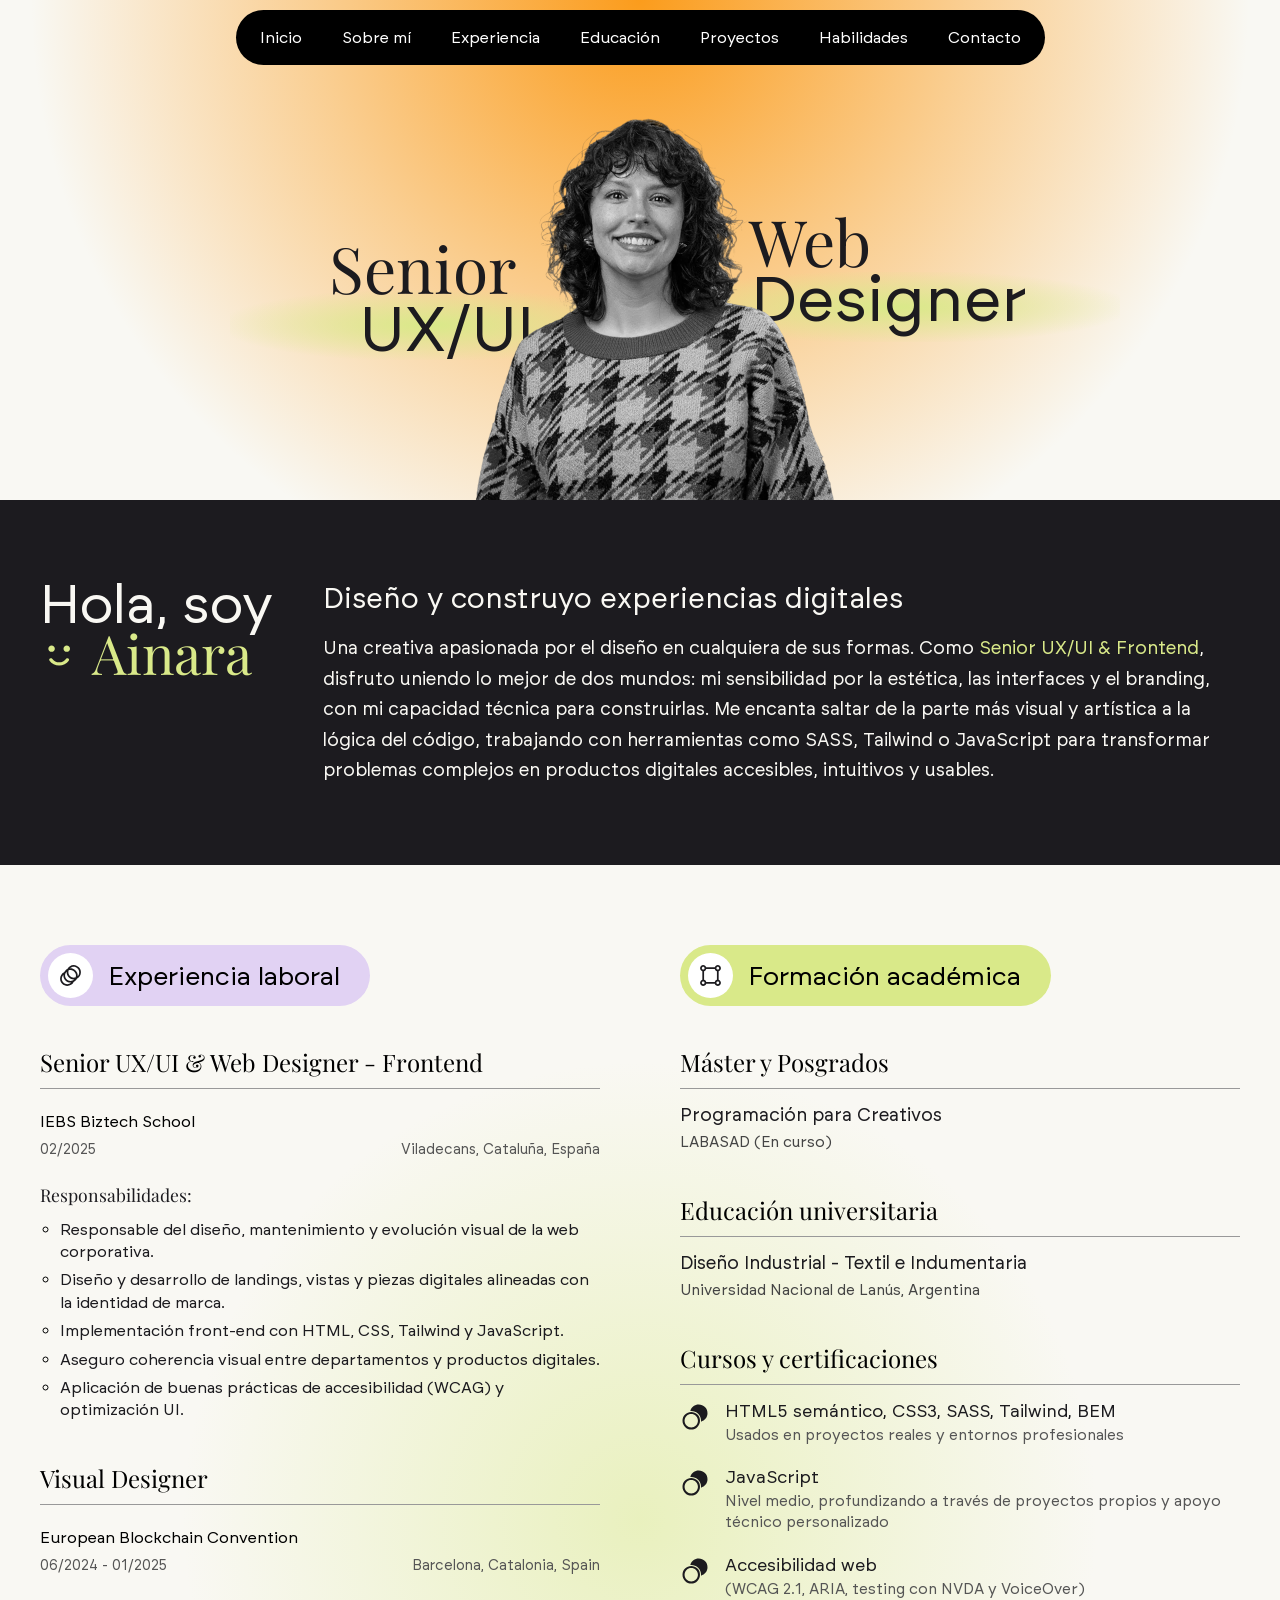
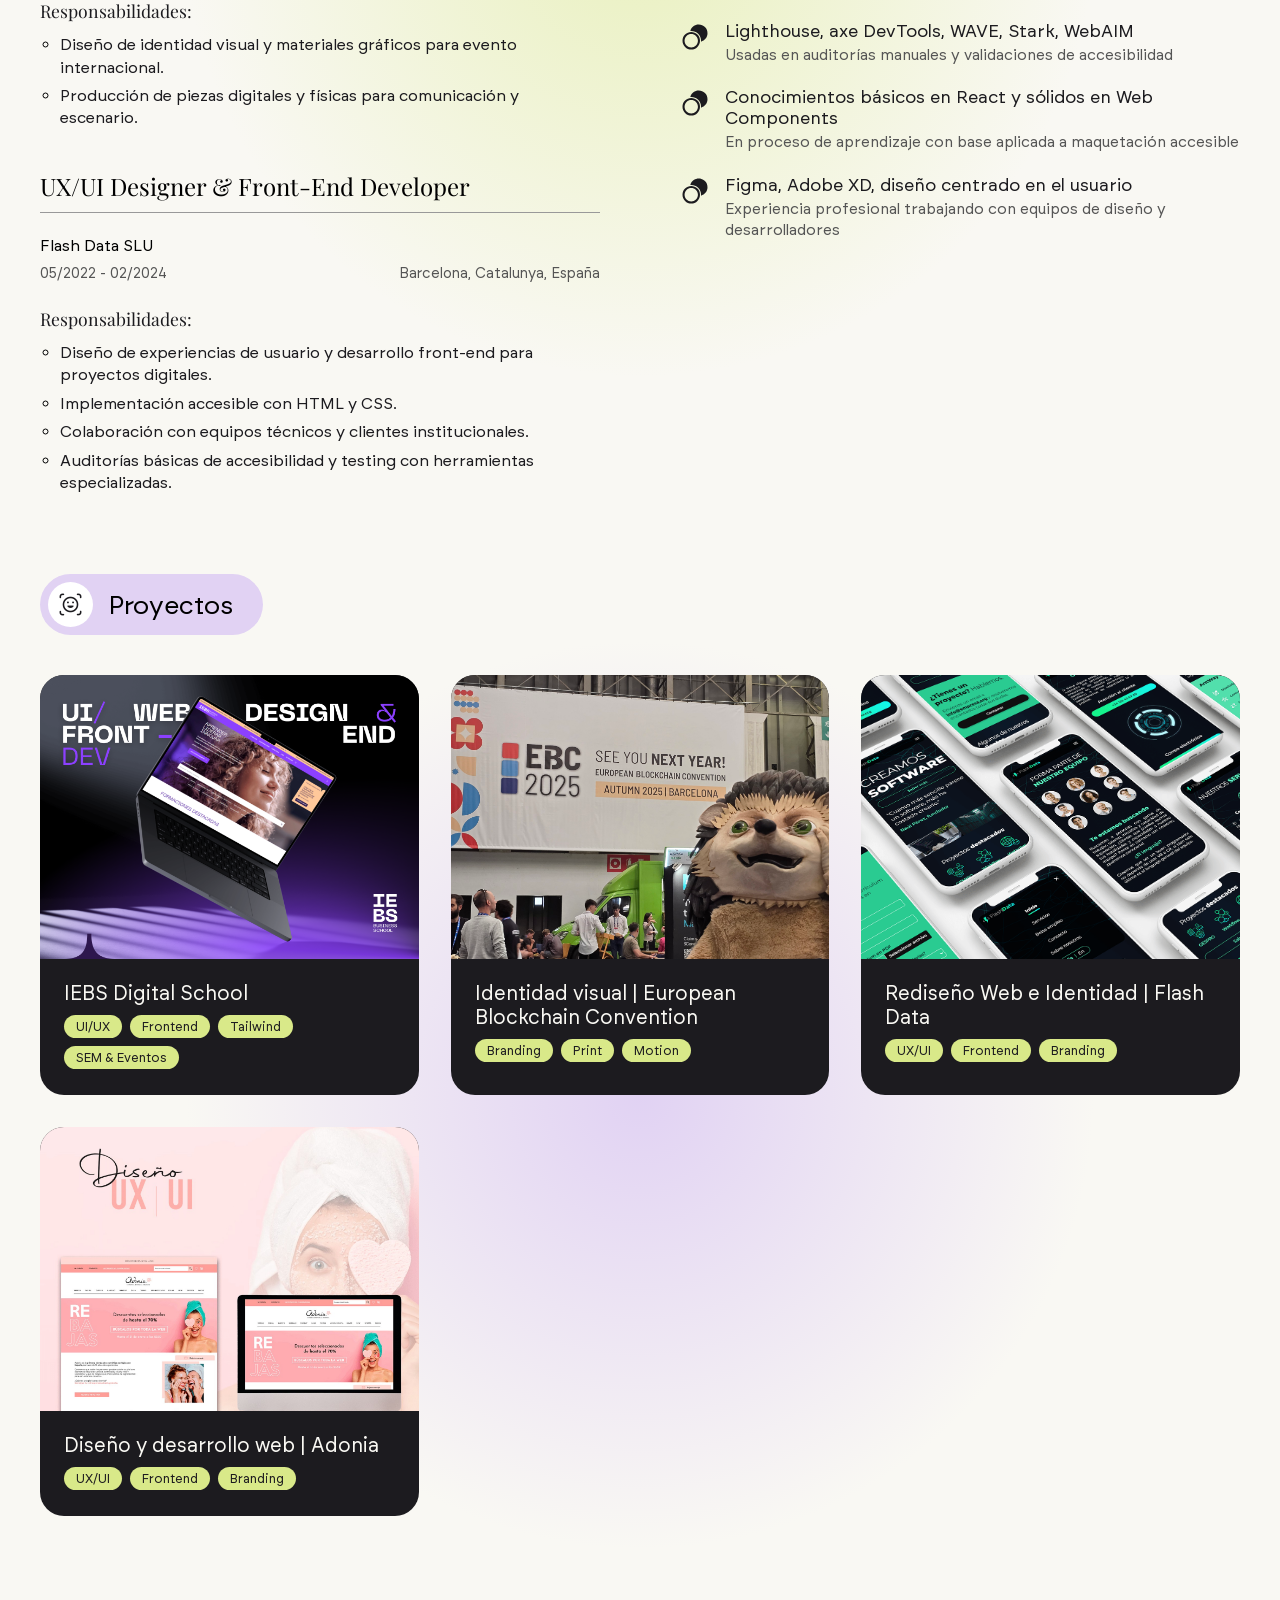
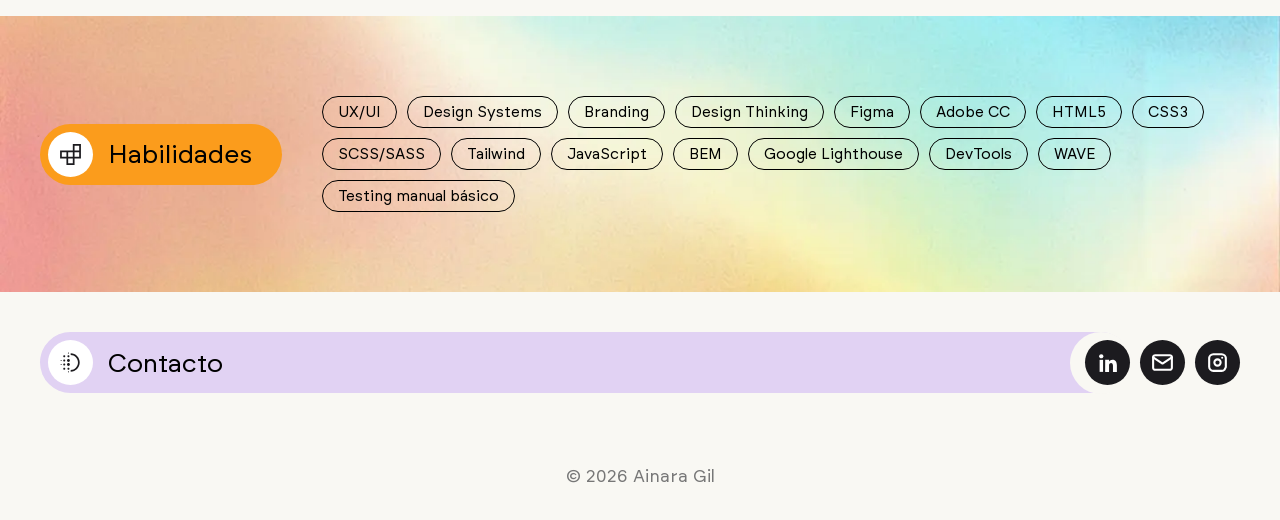
==== commit 53e90232: "styles modified in the CSS" ====
--- a/index.html
+++ b/index.html
@@ -25,7 +25,7 @@
         <!-- Favicon -->
         <link rel="icon" href="./assets/img/favicon.svg" type="image/png" />
 
-        <title>Ainara Gil — Senior UX/UI & Web Designer | Portfolio</title>
+        <title>Ainara Gil | Senior UX/UI & Web Designer | Portfolio</title>
     </head>
 
     <body class="home-portfolio sobre-mi">
@@ -308,7 +308,7 @@
                             <img
                                 class="card__cover"
                                 src="./assets/img/shots/iebs/portada-iebs.png"
-                                alt="IEBS Digital School — UI Design & Frontend Layout"
+                                alt="IEBS Digital School | UI Design & Frontend Layout"
                             />
                             <div class="card__body">
                                 <h3 class="card__title">IEBS Digital School</h3>
@@ -329,7 +329,7 @@
                                 alt="Portada del proyecto: identidad visual para European Blockchain Convention"
                             />
                             <div class="card__body">
-                                <h3 class="card__title">Identidad visual — European Blockchain Convention</h3>
+                                <h3 class="card__title">Identidad visual | European Blockchain Convention</h3>
                                 <ul class="card__tags">
                                     <li class="card__tag">Branding</li>
                                     <li class="card__tag">Print</li>
@@ -346,7 +346,7 @@
                                 alt="Diseño móvil e interfaz responsive para Flash Data SLU"
                             />
                             <div class="card__body">
-                                <h3 class="card__title">Rediseño Web e Identidad — Flash Data</h3>
+                                <h3 class="card__title">Rediseño Web e Identidad | Flash Data</h3>
                                 <ul class="card__tags">
                                     <li class="card__tag">UX/UI</li>
                                     <li class="card__tag">Frontend</li>
@@ -363,7 +363,7 @@
                                 alt="Diseño y desarrollo web para Adonia"
                             />
                             <div class="card__body">
-                                <h3 class="card__title">Diseño y desarrollo web — Adonia</h3>
+                                <h3 class="card__title">Diseño y desarrollo web | Adonia</h3>
                                 <ul class="card__tags">
                                     <li class="card__tag">UX/UI</li>
                                     <li class="card__tag">Frontend</li>
--- a/assets/css/styles.css
+++ b/assets/css/styles.css
@@ -274,7 +274,7 @@
   gap: 12px;
 }
 
-/* En Desktop: el icono va primero (order: 1) y Ainara va después (order: 2) */
+
 .introduction__icon {
   order: 1;
   display: inline-block;
@@ -551,7 +551,7 @@
 
 /* HABILIDADES */
 .section--habilities {
-  background-image: url("/assets/img/bg-habilidades.webp");
+  background-image: url("../img/bg-habilidades.webp");
   background-repeat: no-repeat;
   background-size: cover;
 }
@@ -832,15 +832,63 @@
 
 /* MEDIA QUERIES */
 @media (max-width: 850px) {
+  /* Contenedor relativo para alojar los degradados negros en los extremos */
+  .header__nav {
+    position: relative;
+    max-width: fit-content;
+    margin: 0 auto;
+  }
+
+  /* Capa de degradado negro izquierda y derecha */
+  .header__nav::before,
+  .header__nav::after {
+    content: "";
+    position: absolute;
+    top: 0;
+    bottom: 0;
+    width: 42px;
+    z-index: 2;
+    pointer-events: none; /* Permite hacer clic o scroll a través del degradado */
+  }
+
+  /* Extremo izquierdo: negro sólido -> transparente */
+  .header__nav::before {
+    left: 0;
+    border-top-left-radius: 100px;
+    border-bottom-left-radius: 100px;
+    background: linear-gradient(to right, var(--black-100) 25%, transparent 100%);
+  }
+
+  /* Extremo derecho: transparente -> negro sólido */
+  .header__nav::after {
+    right: 0;
+    border-top-right-radius: 100px;
+    border-bottom-right-radius: 100px;
+    background: linear-gradient(to left, var(--black-100) 25%, transparent 100%);
+  }
+
+  /* Ajuste de la lista interna */
   .header .header__list {
     overflow-x: auto;
     overflow-y: hidden;
     width: 100%;
-    scrollbar-width: thin;
-    scrollbar-color: var(--black-100) transparent;
+    scrollbar-width: none;
+    -ms-overflow-style: none;
     justify-content: start;
     flex-wrap: nowrap;
     gap: 24px;
+    padding-left: 28px;
+    padding-right: 28px;
+    -webkit-overflow-scrolling: touch;
+    /* Eliminamos el mask-image */
+    -webkit-mask-image: none;
+    mask-image: none;
+  }
+
+  .header .header__list::-webkit-scrollbar {
+    display: none;
+    width: 0;
+    height: 0;
   }
 
   .section .container,
@@ -902,7 +950,9 @@
 
   .introduction__title {
     flex-direction: row;
-    font-size: 2.6rem;
+    flex-wrap: wrap;
+    items: center;
+    font-size: 2.5rem;
     gap: 10px;
   }
 
@@ -958,7 +1008,7 @@
     padding: 40px 24px 80px;
     flex-direction: column;
     align-items: flex-start;
-    gap: 24px;
+    gap: 20px;
   }
 
   .contact__container .section__title {
